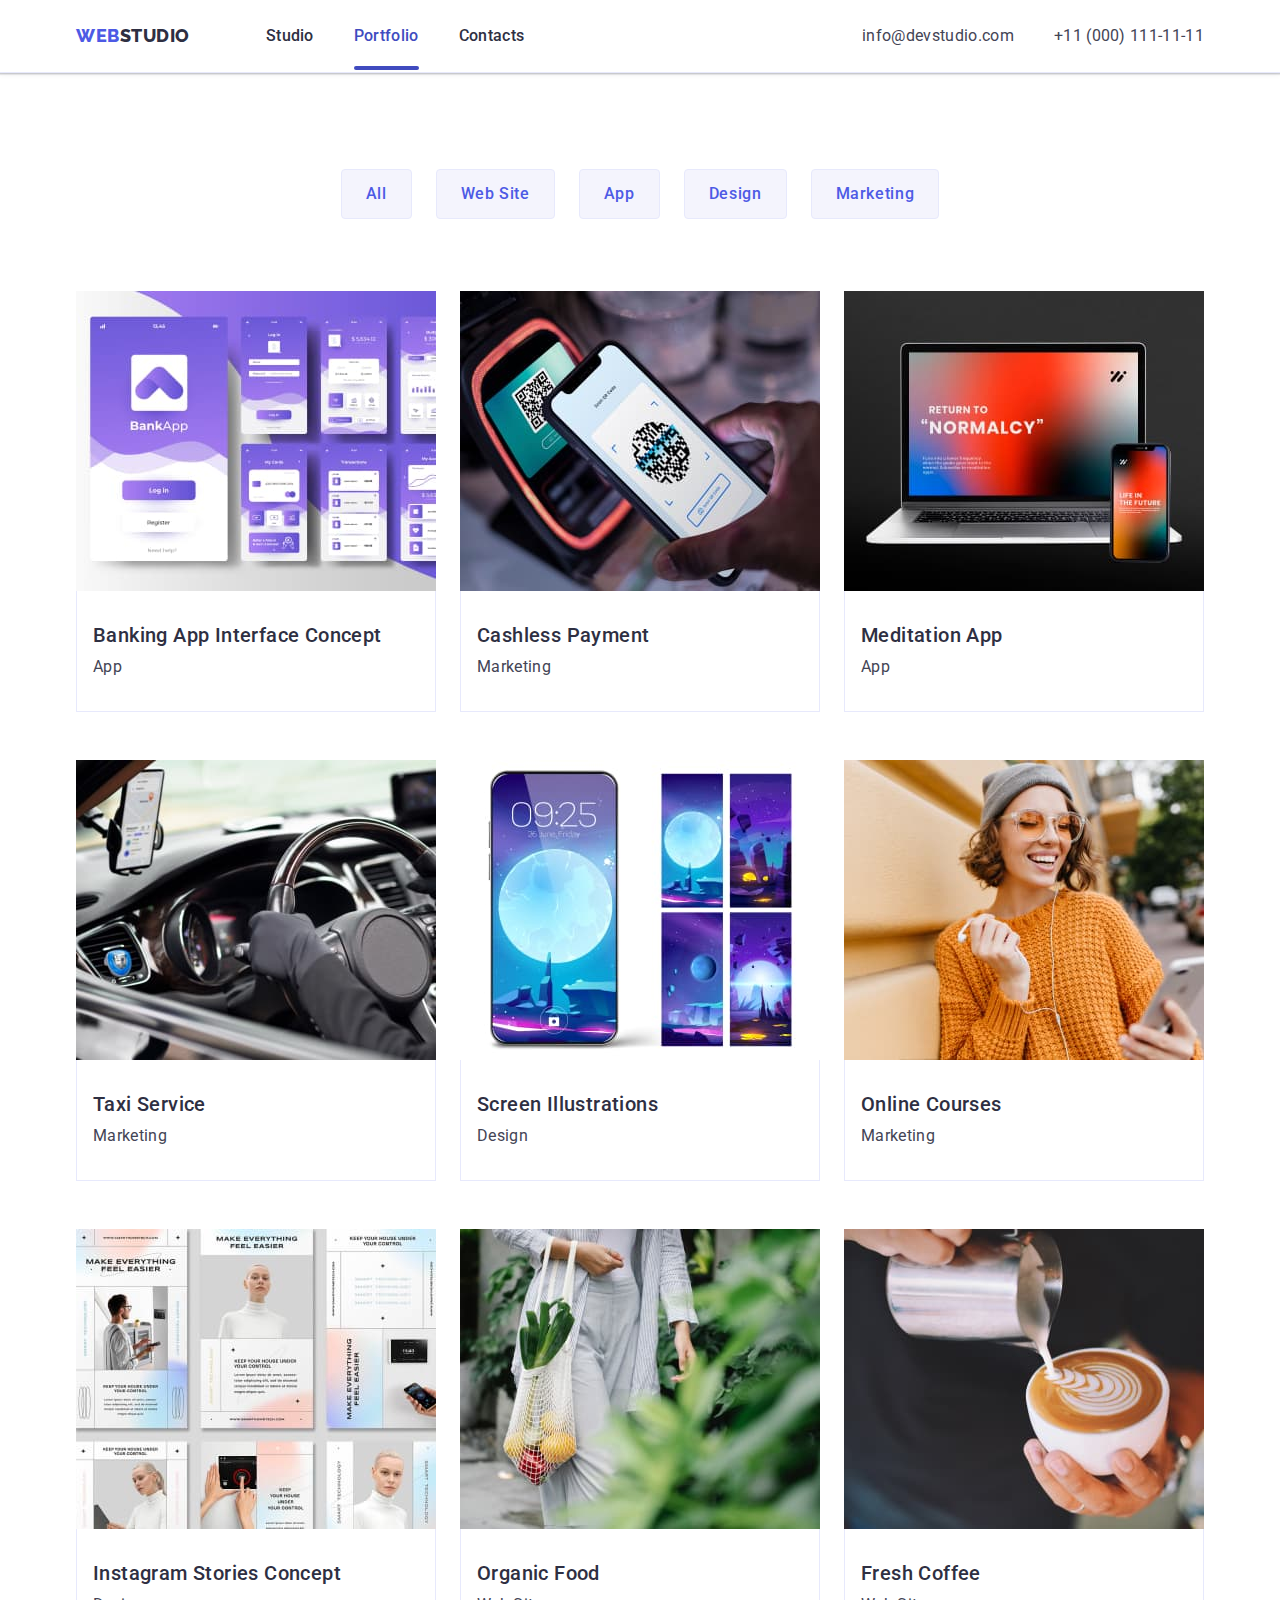
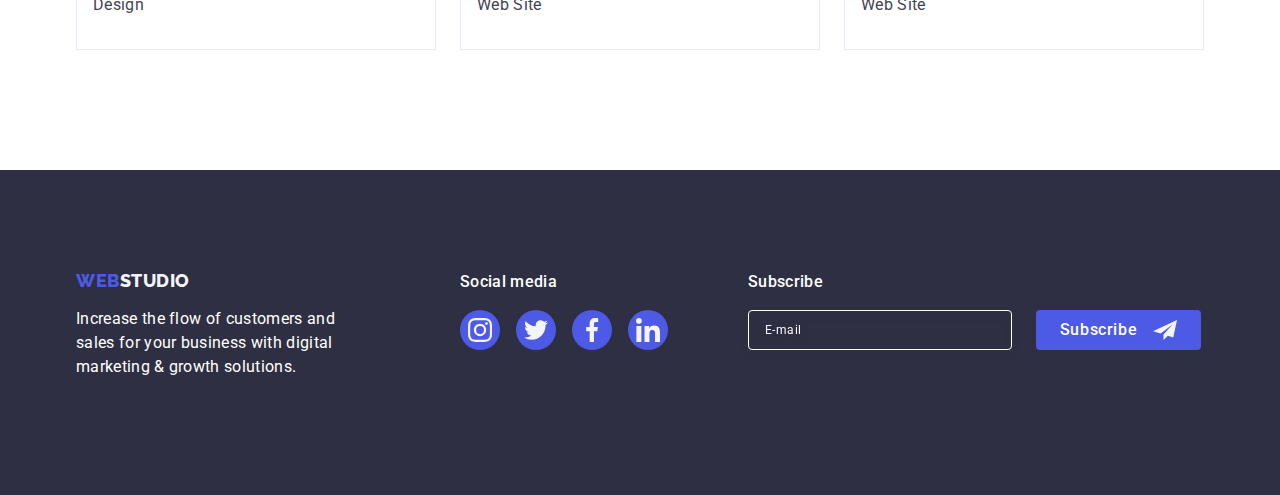
==== portfolio.html @ d9513c3f "Initial commit" ====
<!DOCTYPE html>
<html lang="en">
  <head>
    <meta charset="UTF-8" />
    <meta http-equiv="X-UA-Compatible" content="IE=edge" />
    <meta name="viewport" content="width=device-width, initial-scale=1.0" />
    <meta name="description" content="Webstudio portfolio" />
    <link rel="preconnect" href="https://fonts.googleapis.com" />
    <link rel="preconnect" href="https://fonts.gstatic.com" crossorigin />
    <link
      href="https://fonts.googleapis.com/css2?family=Raleway:wght@800&amp;family=Roboto:wght@400;500;700&amp;display=swap"
      rel="stylesheet"
    />
    <link rel="stylesheet" href="./css/modern-normalize.min.css" />
    <link rel="stylesheet" href="./css/styles.css" />
    <title>WebStudio portfolio</title>
  </head>
  <body>
    <header class="menu">
      <div class="menu-nav container">
        <nav class="menu-nav-list">
          <a href="./index.html" class="logo link"
            >Web<span class="accent">Studio</span></a
          >
          <ul class="nav-list list">
            <li>
              <a class="nav-menu-item link" href="./index.html">Studio</a>
            </li>
            <li>
              <a class="nav-menu-item current link" href="./portfolio.html"
                >Portfolio</a
              >
            </li>
            <li>
              <a class="nav-menu-item link" href="">Contacts</a>
            </li>
          </ul>
        </nav>
        <address class="contacts">
          <ul class="address-list list">
            <li>
              <a class="list-contacts link" href="mailto:info@devstudio.com"
                >info@devstudio.com</a
              >
            </li>
            <li>
              <a class="list-contacts link" href="tel:+110001111111"
                >+11 (000) 111-11-11</a
              >
            </li>
          </ul>
        </address>
      </div>
    </header>
    <main>
      <section class="portfolio-section">
        <div class="container">
          <h1 class="visually-hidden">Product section</h1>
          <ul class="filter-button-list list">
            <li><button class="filter-button" type="button">All</button></li>
            <li>
              <button class="filter-button" type="button">Web Site</button>
            </li>
            <li><button class="filter-button" type="button">App</button></li>
            <li><button class="filter-button" type="button">Design</button></li>
            <li>
              <button class="filter-button" type="button">Marketing</button>
            </li>
          </ul>
          <ul class="product-item-list list">
            <li class="product-item">
              <a class="product-link link" href="#">
                <div class="overlay-card">
                  <img
                    src="./images/portfolio/bankingapp.jpg"
                    alt="Banking App"
                    width="360"
                  />

                  <p class="overlay">
                    14 Stylish and User-Friendly App Design Concepts · Task
                    Manager App · Calorie Tracker App · Exotic Fruit Ecommerce
                    App · Cloud Storage App
                  </p>
                </div>
                <div class="product-card">
                  <h2 class="product-title">Banking App Interface Concept</h2>
                  <p class="product-text">App</p>
                </div>
              </a>
            </li>
            <li class="product-item">
              <a class="product-link link" href="#">
                <div class="overlay-card">
                  <img
                    src="./images/portfolio/cashlesspayment.jpg"
                    alt="Cashless Payment"
                    width="360"
                  />

                  <p class="overlay">
                    14 Stylish and User-Friendly App Design Concepts · Task
                    Manager App · Calorie Tracker App · Exotic Fruit Ecommerce
                    App · Cloud Storage App
                  </p>
                </div>
                <div class="product-card">
                  <h2 class="product-title">Cashless Payment</h2>
                  <p class="product-text">Marketing</p>
                </div>
              </a>
            </li>
            <li class="product-item">
              <a class="product-link link" href="#">
                <div class="overlay-card">
                  <img
                    src="./images/portfolio/mediationapp.jpg"
                    alt="Mediation App"
                    width="360"
                  />

                  <p class="overlay">
                    14 Stylish and User-Friendly App Design Concepts · Task
                    Manager App · Calorie Tracker App · Exotic Fruit Ecommerce
                    App · Cloud Storage App
                  </p>
                </div>
                <div class="product-card">
                  <h2 class="product-title">Meditation App</h2>
                  <p class="product-text">App</p>
                </div>
              </a>
            </li>
            <li class="product-item">
              <a class="product-link link" href="#">
                <div class="overlay-card">
                  <img
                    src="./images/portfolio/taxiservice.jpg"
                    alt="Taxi Service"
                    width="360"
                  />

                  <p class="overlay">
                    14 Stylish and User-Friendly App Design Concepts · Task
                    Manager App · Calorie Tracker App · Exotic Fruit Ecommerce
                    App · Cloud Storage App
                  </p>
                </div>
                <div class="product-card">
                  <h2 class="product-title">Taxi Service</h2>
                  <p class="product-text">Marketing</p>
                </div>
              </a>
            </li>
            <li class="product-item">
              <a class="product-link link" href="#">
                <div class="overlay-card">
                  <img
                    src="./images/portfolio/screenillustrations.jpg"
                    alt="Screen Illustrations"
                    width="360"
                  />

                  <p class="overlay">
                    14 Stylish and User-Friendly App Design Concepts · Task
                    Manager App · Calorie Tracker App · Exotic Fruit Ecommerce
                    App · Cloud Storage App
                  </p>
                </div>
                <div class="product-card">
                  <h2 class="product-title">Screen Illustrations</h2>
                  <p class="product-text">Design</p>
                </div>
              </a>
            </li>
            <li class="product-item">
              <a class="product-link link" href="#">
                <div class="overlay-card">
                  <img
                    src="./images/portfolio/onlinecourses.jpg"
                    alt="Online Courses"
                    width="360"
                  />

                  <p class="overlay">
                    14 Stylish and User-Friendly App Design Concepts · Task
                    Manager App · Calorie Tracker App · Exotic Fruit Ecommerce
                    App · Cloud Storage App
                  </p>
                </div>
                <div class="product-card">
                  <h2 class="product-title">Online Courses</h2>
                  <p class="product-text">Marketing</p>
                </div>
              </a>
            </li>
            <li class="product-item">
              <a class="product-link link" href="#">
                <div class="overlay-card">
                  <img
                    src="./images/portfolio/instagramstories.jpg"
                    alt="Instagram Stories"
                    width="360"
                  />

                  <p class="overlay">
                    14 Stylish and User-Friendly App Design Concepts · Task
                    Manager App · Calorie Tracker App · Exotic Fruit Ecommerce
                    App · Cloud Storage App
                  </p>
                </div>
                <div class="product-card">
                  <h2 class="product-title">Instagram Stories Concept</h2>
                  <p class="product-text">Design</p>
                </div>
              </a>
            </li>
            <li class="product-item">
              <a class="product-link link" href="#">
                <div class="overlay-card">
                  <img
                    src="./images/portfolio/organicfood.jpg"
                    alt="Organic Food"
                    width="360"
                  />

                  <p class="overlay">
                    14 Stylish and User-Friendly App Design Concepts · Task
                    Manager App · Calorie Tracker App · Exotic Fruit Ecommerce
                    App · Cloud Storage App
                  </p>
                </div>
                <div class="product-card">
                  <h2 class="product-title">Organic Food</h2>
                  <p class="product-text">Web Site</p>
                </div>
              </a>
            </li>
            <li class="product-item">
              <a class="product-link link" href="#">
                <div class="overlay-card">
                  <img
                    src="./images/portfolio/freshcoffee.jpg"
                    alt="Fresh Coffee"
                    width="360"
                  />

                  <p class="overlay">
                    14 Stylish and User-Friendly App Design Concepts · Task
                    Manager App · Calorie Tracker App · Exotic Fruit Ecommerce
                    App · Cloud Storage App
                  </p>
                </div>
                <div class="product-card">
                  <h2 class="product-title">Fresh Coffee</h2>
                  <p class="product-text">Web Site</p>
                </div>
              </a>
            </li>
          </ul>
        </div>
      </section>
    </main>
    <footer class="footer-section">
      <div class="footer-tab container">
        <div class="footer-tab-content">
          <a href="./index.html" class="footer-logo link"
            >Web<span class="accent-footer">Studio</span></a
          >
          <p class="footer-text">
            Increase the flow of customers and sales for your business with
            digital marketing & growth solutions.
          </p>
        </div>
        <div class="footer-tab-social">
          <p class="social-text">Social media</p>
          <ul class="footer-icons-list list">
            <li class="social-icons-item">
              <a href="" class="social-footer-link link">
                <svg class="social-icon" width="24" height="24">
                  <use href="./images/icons.svg#instagram"></use>
                </svg>
              </a>
            </li>
            <li class="social-icons-item">
              <a href="" class="social-footer-link link">
                <svg class="social-icon" width="24" height="24">
                  <use href="./images/icons.svg#twitter"></use>
                </svg>
              </a>
            </li>
            <li class="social-icons-item">
              <a href="" class="social-footer-link link">
                <svg class="social-icon" width="24" height="24">
                  <use href="./images/icons.svg#facebook"></use>
                </svg>
              </a>
            </li>
            <li class="social-icons-item">
              <a href="" class="social-footer-link link">
                <svg class="social-icon" width="24" height="24">
                  <use href="./images/icons.svg#linkedin"></use>
                </svg>
              </a>
            </li>
          </ul>
        </div>
        <div class="footer-subscribe">
          <p class="footer-subscribe-text">Subscribe</p>
          <form class="footer-subscribe-form">
            <label class="subscribe-email-label">
              <input
                class="subscribe-email-input"
                type="email"
                name="subscribe-email"
                placeholder="E-mail"
              />
            </label>
            <button class="button-subscribe" type="submit">
              Subscribe
              <svg class="icon-subscribe" width="24" height="24">
                <use href="./images/icons.svg#send"></use>
              </svg>
            </button>
          </form>
        </div>
      </div>
    </footer>
  </body>
</html>
---- css/styles.css ----
:root {
  /*color-scheme*/

  --iris-color: #4d5ae5;
  --ocean-color: #404bbf;
  --navi-blue-color: #2e2f42;
  --green-color: #31d0aa;
  --slate-color: #434455;
  --light-slate-color: #8e8f99;
  --cornflower-color: #e7e9fc;
  --cloud-color: #f4f4fd;
  --navi-blue-modal-color: rgba(46, 47, 66, 0.4);
  --gray-color: rgba(46, 47, 66, 0.7);
  --white-color: #ffffff;
  --dairy-color: #fcfcfc;
  --transition: 250ms cubic-bezier(0.4, 0, 0.2, 1);
}
/*Global*/

body {
  position: relative;
  background-color: var(--white-color);
  font-family: "Roboto", sans-serif;
  font-style: normal;
  color: var(--slate-color);
  font-size: 16px;
  line-height: 1.5;
  text-align: left;
  letter-spacing: 0.02em;
}
img {
  display: block;
}
.container {
  width: 1158px;
  margin: 0 auto;
  padding: 0 15px;
}
.visually-hidden {
  position: absolute;
  width: 1px;
  height: 1px;
  margin: -1px;
  border: 0;
  padding: 0;
  white-space: nowrap;
  clip-path: inset(100%);
  clip: rect(0 0 0 0);
  overflow: hidden;
}
.list {
  list-style-type: none;
  margin: 0;
  padding: 0;
}
h1,
h2,
h3,
h4,
h5,
h6 {
  padding: 0;
  margin: 0;
}
p {
  padding: 0;
  margin: 0;
}

/*Header*/

.menu {
  border-bottom: 1px solid var(--cornflower-color);
  box-shadow: 0px 2px 1px rgba(46, 47, 66, 0.08),
    0px 1px 1px rgba(46, 47, 66, 0.16), 0px 1px 6px rgba(46, 47, 66, 0.08);
}
.menu-nav {
  display: flex;
}
.menu-nav-list {
  display: flex;
  align-items: center;
  padding: 24px 0;
}
.logo {
  font-family: "Raleway", sans-serif;
  text-transform: uppercase;
  font-size: 18px;
  line-height: 1.17;
  font-weight: 800;
  letter-spacing: 0.03em;
  color: var(--iris-color);
  margin-right: 76px;
}
.link {
  text-decoration: none;
  cursor: pointer;
}
.accent {
  color: var(--navi-blue-color);
}
.nav-list {
  display: flex;
  gap: 40px;
}
.nav-menu-item {
  font-weight: 500;
  font-size: 16px;
  line-height: 1.5;
  letter-spacing: 0.02em;
  color: var(--navi-blue-color);
  padding: 24px 0;
  position: relative;
  transition: color var(--transition);
}

.current {
  color: var(--ocean-color);
  position: relative;
}
.current::after {
  position: absolute;
  content: "";
  display: block;
  left: 0;
  bottom: 0;
  width: 100%;
  height: 4px;
  border-radius: 2px;
  background-color: var(--ocean-color);
  bottom: -1px;
}
.nav-menu-item:hover,
.nav-menu-item:focus {
  color: var(--ocean-color);
}

address {
  font-style: normal;
  padding: 24px 0;
  margin-left: auto;
}
.address-list {
  display: flex;
  gap: 40px;
}
.list-contacts {
  font-size: 16px;
  line-height: 1.5;
  letter-spacing: 0.02em;
  color: var(--slate-color);
  transition: color var(--transition);
}
.list-contacts.link {
  text-decoration: none;
}
.list-contacts:hover,
.list-contacts:focus {
  color: var(--ocean-color);
}

/*Footer*/

.footer-section {
  background-color: var(--navi-blue-color);
  padding: 100px 0;
}
.footer-tab {
  display: flex;
  align-items: baseline;
}
.footer-tab-content {
  margin: 0;
  margin-right: 120px;
}
.footer-logo {
  font-family: "Raleway", sans-serif;
  font-weight: 800;
  font-size: 18px;
  line-height: 1.17;
  letter-spacing: 0.03em;
  text-transform: uppercase;
  color: var(--iris-color);
  display: inline-block;
  margin-bottom: 16px;
}
.accent-footer {
  color: var(--cloud-color);
}
.footer-tab-social {
  margin: 0;
  margin-right: 80px;
}
.footer-text {
  font-weight: 400;
  font-size: 16px;
  line-height: 1.5;
  color: var(--white-color);
  letter-spacing: 0.02em;
  max-width: 264px;
  margin-bottom: 16px;
}
.social-text {
  font-weight: 500;
  font-size: 16px;
  line-height: 1.5;
  letter-spacing: 0.02em;
  color: var(--white-color);
  margin-bottom: 16px;
}
.footer-icons-list {
  display: flex;
  gap: 16px;
}
.social-footer-link {
  width: 100%;
  height: 100%;
  background-color: var(--iris-color);
  border-radius: 50%;
  display: flex;
  align-items: center;
  justify-content: center;
  transition: background-color var(--transition);
}
.social-footer-link:hover,
.social-footer-link:focus {
  background-color: var(--green-color);
}

.footer-subscribe-text {
  font-style: normal;
  color: var(--white-color);
  font-weight: 500;
  font-size: 16px;
  line-height: 1.5;
  letter-spacing: 0.02em;
  margin-bottom: 16px;
}

.footer-subscribe-form {
  display: flex;
  gap: 24px;
}

.subscribe-email-input {
  width: 264px;
  height: 40px;
  border: 1px solid var(--white-color);
  background-color: transparent;
  font-size: 12px;
  line-height: 1.5;
  letter-spacing: 0.04em;
  padding-left: 16px;
  filter: drop-shadow(0px 4px 4px rgba(0, 0, 0, 0.15));
  border-radius: 4px;
  color: var(--white-color);
}

.subscribe-email-input::placeholder {
  color: var(--cloud-color);
}

.button-subscribe {
  min-width: 165px;
  height: 40px;
  display: flex;
  justify-content: center;
  align-items: center;
  font-family: "Roboto", sans-serif;
  font-weight: 500;
  font-size: 16px;
  line-height: 1.5;
  display: flex;
  align-items: center;
  text-align: center;
  letter-spacing: 0.04em;
  color: var(--white-color);
  cursor: pointer;
  background-color: var(--iris-color);
  border: none;
  border-radius: 4px;
  transition: background-color 250ms cubic-bezier(0.4, 0, 0.2, 1);
}

.button-subscribe:hover,
.button-subscribe:focus {
  background: var(--ocean-color);
}

.icon-subscribe {
  margin-left: 16px;
  fill: var(--cloud-color);
}
/*Modal*/
@keyframes openingModal {
  0% {
    transform: scale(0);
  }

  100% {
    transform: scale(1);
  }
}
.modal {
  display: flex;
  position: fixed;
  align-items: center;
  justify-content: center;
  top: 0;
  left: 0;
  width: 100vw;
  height: 100vh;
  background-color: var(--navi-blue-modal-color);
  margin: 0;
  bottom: 0;
  animation: openingModal 3000ms ease-in-out 200ms;
  animation-direction: normal;
  transition: opacity var(--transition), visibility var(--transition);
}

.modal-form {
  display: flexbox;
  align-items: start;
  justify-content: start;
  position: absolute;
  background-color: var(--cornflower-color);
  background: var(--dairy-color);
  width: 408px;
  min-height: 584px;
  margin: 0;
  padding: 0;
  padding: 72px 24px 24px 24px;
  border-radius: 4px;
  position: absolute;
  top: 50%;
  left: 50%;
  transform: translate(-50%, -50%);
  color: var(--navi-blue-color);
  box-shadow: 0px 1px 1px rgba(0, 0, 0, 0.14), 0px 1px 3px rgba(0, 0, 0, 0.12),
    0px 2px 1px rgba(0, 0, 0, 0.2);
  transition: transform var(--transition);
}
.is-hidden {
  visibility: hidden;
  opacity: 0;
  pointer-events: none;
}
.close-button {
  display: flex;
  align-items: center;
  justify-content: center;
  position: absolute;
  top: 24px;
  right: 24px;
  width: 24px;
  height: 24px;
  background-color: var(--cornflower-color);
  border: 1px solid rgba(0, 0, 0, 0.1);
  border-radius: 50%;
  padding: 0;
  cursor: pointer;
  transition: background-color var(--transition), border var(--transition);
}
.close-icon {
  transition: fill var(--transition);
}
.close-button:hover,
.close-button:focus {
  background-color: var(--ocean-color);
  border: none;
  fill: var(--white-color);
}
.form-text {
  margin-bottom: 16px;
  font-weight: 500;
  font-size: 16px;
  line-height: 1.5;
  text-align: center;
  letter-spacing: 0.02em;
}
.fields {
  margin-bottom: 8px;
}
.field-lable {
  font-weight: 400;
  font-size: 12px;
  line-height: 1.17;
  letter-spacing: 0.04em;
  color: var(--light-slate-color);
  display: block;
  margin-bottom: 4px;
}

.field-input {
  position: relative;
}

.username {
  width: 100%;
  height: 40px;
  border: 1px solid var(--navi-blue-modal-color);
  border-radius: 4px;
  background-color: transparent;
  padding-left: 38px;
  outline: transparent;
  transition: border-color var(--transition);
}

.username:focus {
  border-color: var(--iris-color);
}

.icon-lable {
  position: absolute;
  left: 16px;
  top: 50%;
  transform: translateY(-50%);
  transition: fill var(--transition);
  fill: var(--navi-blue-color);
}

.username:focus + .icon-lable {
  fill: var(--iris-color);
}

.comments {
  margin-bottom: 16px;
}

.comment {
  width: 100%;
  height: 120px;
  font-size: 12px;
  line-height: 1.17;
  letter-spacing: 0.04em;
  color: var(--navi-blue-modal-color);
  border: 1px solid var(--navi-blue-modal-color);
  border-radius: 4px;
  background-color: transparent;
  padding: 8px 16px;
  outline: transparent;
  resize: none;
  transition: border-color var(--transition);
}

.comment:focus {
  border-color: var(--iris-color);
}

.privacy {
  margin-bottom: 24px;
}

.privacy-lable {
  font-size: 12px;
  line-height: 1.17;
  letter-spacing: 0.04em;
  color: var(--light-slate-color);
}

.checkbox {
  width: 16px;
  height: 16px;
  border: 1px solid var(--navi-blue-modal-color);
  border-radius: 2px;
  transition: background-color var(--transition), border var(--transition),
    fill var(--transition);
  display: inline-flex;
  align-items: center;
  justify-content: center;
  fill: transparent;
  margin-right: 8px;
}

.policy:checked + .privacy-lable .checkbox {
  border: none;
  background-color: var(--ocean-color);
  fill: var(--cloud-color);
}

.privacy-link {
  font-style: normal;
  font-weight: 400;
  font-size: 12px;
  line-height: 1.33;
  letter-spacing: 0.04em;
  text-decoration-line: underline;
  color: var(--iris-color);
}

.button-send {
  min-width: 169px;
  height: 56px;
  display: block;
  font-family: "Roboto", sans-serif;
  font-weight: 500;
  font-size: 16px;
  line-height: 1.5;
  letter-spacing: 0.04em;
  color: var(--white-color);
  cursor: pointer;
  background: var(--iris-color);
  border: none;
  border-radius: 4px;
  transition: background-color var(--transition);
  margin: 0 auto;
}

.button-send:hover,
.button-send:focus {
  background: var(--ocean-color);
}
/*index.html*/
/*Перша секція*/

.hero-section {
  background-image: linear-gradient(
      to bottom,
      rgba(46, 47, 66, 0.7),
      rgba(46, 47, 66, 0.7)
    ),
    url(../images/main/hero-bg.jpg);
  background-repeat: no-repeat;
  background-position: center;
  background-size: cover;
  margin: 0 auto;
  padding: 188px 0;
  max-width: 1440px;
}
.title {
  color: var(--white-color);
  text-align: center;
  font-weight: 700;
  font-size: 56px;
  line-height: 1.07;
  letter-spacing: 0.02em;
  max-width: 496px;
  margin: 0 auto;
  margin-bottom: 48px;
}
.order-service-button {
  cursor: pointer;
  color: var(--white-color);
  background-color: var(--iris-color);
  border: none;
  border-radius: 4px;
  font-family: "Roboto", sans-serif;
  font-weight: 500;
  font-size: 16px;
  line-height: 1.5;
  letter-spacing: 0.04em;
  display: block;
  min-width: 169px;
  height: 56px;
  margin: 0 auto;
  transition: background-color var(--transition);
}
.order-service-button:hover,
.order-service-button:focus {
  background-color: var(--ocean-color);
  box-shadow: 0px 4px 4px rgba(0, 0, 0, 0.15);
}

/*Друга секція*/

.strategy-section {
  padding: 120px 0;
}
.stratgy-section-list {
  display: flex;
  gap: 24px;
}
.stratgy-section-item {
  width: calc((100% - 72px) / 4);
}
.strategy-section-title {
  color: var(--navi-blue-color);
  font-weight: 500;
  font-size: 20px;
  line-height: 1.2;
  letter-spacing: 0.02em;
  margin-bottom: 8px;
}
.strategy-section-text {
  font-size: 16px;
  line-height: 1.5;
  letter-spacing: 0.02em;
  color: var(--slate-color);
}
.benefits {
  display: flex;
  align-items: center;
  justify-content: center;
  height: 112px;
  background-color: #f4f4fd;
  border-radius: 4px;
  padding: 0;
  margin: 0;
  margin-bottom: 8px;
}

/*Третя секція*/

.product-section {
  padding-bottom: 120px;
  text-align: center;
}
.product-section-title {
  font-size: 36px;
  line-height: 1.11;
  text-align: center;
  letter-spacing: 0.02em;
  text-transform: capitalize;
  color: var(--navi-blue-color);
  margin-bottom: 72px;
}
.product-section-list {
  display: flex;
  gap: 24px;
  padding: 0;
  margin: 0;
}
.product-section-item {
  width: calc((100% - 48px) / 3);
}
.product-section > img {
  border: 1px solid var(--cornflower-color);
}

/*Четверта секція*/

.team-section {
  background-color: var(--cloud-color);
  text-align: center;
  padding: 120px 0;
}
.team-section-title {
  font-size: 36px;
  line-height: 1.11;
  text-align: center;
  letter-spacing: 0.02em;
  text-transform: capitalize;
  color: var(--navi-blue-color);
  margin: 0;
  margin-bottom: 72px;
}
.team-section-list {
  display: flex;
  gap: 24px;
  padding: 0;
  margin: 0;
}
.team-cards-item {
  background-color: var(--white-color);
  width: calc((100% - 72px) / 4);
  border-radius: 0px 0px 4px 4px;
  box-shadow: 0px 1px 6px rgba(46, 47, 66, 0.08),
    0px 1px 1px rgba(46, 47, 66, 0.16), 0px 2px 1px rgba(46, 47, 66, 0.08);
}
.team-cards {
  padding: 32px 0px;
}
.team-cards-title {
  font-weight: 500;
  font-size: 20px;
  line-height: 1.2;
  letter-spacing: 0.02em;
  color: var(--navi-blue-color);
  text-align: center;
  margin-bottom: 8px;
}
.team-cards-text {
  font-size: 16px;
  line-height: 1.5;
  letter-spacing: 0.02em;
  color: var(--slate-color);
  text-align: center;
  padding: 0;
  margin: 0;
  margin-bottom: 8px;
}

.social-icons-list {
  display: flex;
  margin: 0;
  padding: 0;
  display: flex;
  justify-content: center;
  gap: 24px;
}

.social-icons-item {
  height: 40px;
  width: 40px;
}
.social-link {
  width: 100%;
  height: 100%;
  background-color: var(--iris-color);
  border-radius: 50%;
  display: flex;
  align-items: center;
  justify-content: center;
  transition: background-color var(--transition);
}
.social-icon {
  fill: var(--cloud-color);
}
.social-link:hover,
.social-link:focus {
  background-color: var(--ocean-color);
}
/*Customers section*/
.customers-section {
  padding: 0;
  padding-top: 120px;
  padding-bottom: 120px;
  margin: 0;
  text-align: center;
}
.customers-title {
  font-weight: 700;
  font-size: 36px;
  line-height: 1.11;
  text-align: center;
  letter-spacing: 0.02em;
  color: var(--navi-blue-color);
  margin-bottom: 72px;
}
.customers-list {
  display: flex;
  align-items: center;
  justify-content: space-between;
  gap: 24px;
}
.customers-item {
  width: calc((100% - 120px) / 6);
  display: inline-flex;
  align-items: center;
  justify-content: center;
  padding: 0;
  margin: 0;
  height: 88px;
}
.customers-link {
  display: flex;
  align-items: center;
  justify-content: center;
  color: var(--light-slate-color);
  width: 100%;
  height: 100%;
  padding: 0px;
  margin: 0px;
  padding-top: 12px;
  padding-bottom: 12px;
  padding-left: 32px;
  padding-right: 32px;
  border: 1px solid var(--light-slate-color);
  border-radius: 4px;
  transition: border-color var(--transition), color var(--transition);
}
.customers-icon {
  fill: currentColor;
  transition: fill, var(--transition);
}
.customers-link:hover,
.customers-link:focus {
  border-color: var(--ocean-color);
  color: var(--ocean-color);
}
.customers-link:hover .customers-icon {
  fill: var(--ocean-color);
}
/*Portfolio.html*/

.portfolio-section {
  padding-top: 96px;
  padding-bottom: 120px;
}
.filter-button-list {
  display: flex;
  justify-content: center;
  gap: 24px;
  margin-bottom: 72px;
}
.filter-button {
  font-family: "Roboto", sans-serif;
  font-weight: 500;
  font-size: 16px;
  line-height: 1.5;
  letter-spacing: 0.04em;
  color: var(--iris-color);
  background-color: var(--cloud-color);
  cursor: pointer;
  padding: 12px 24px;
  border-radius: 4px;
  border: 1px solid var(--cornflower-color);
  transition: color var(--transition), background-color var(--transition),
    border-color var(--transition), box-shadow var(--transition);
}
.filter-button:hover,
.filter-button:focus {
  color: var(--white-color);
  background-color: var(--ocean-color);
  border: 1px solid transparent;
  box-shadow: 0px 3px 1px rgba(0, 0, 0, 0.1), 0px 2px 1px rgba(0, 0, 0, 0.08),
    0px 2px 2px rgba(0, 0, 0, 0.12);
}
.product-item-list {
  display: flex;
  flex-wrap: wrap;
  column-gap: 24px;
  row-gap: 48px;
}
.product-link {
  display: block;
  transition: box-shadow var(--transition);
}
.product-item {
  width: calc((100% - 48px) / 3);
}

.product-card {
  padding: 32px 16px;
  border: 1px solid var(--cornflower-color);
  border-top: none;
}
.product-title {
  font-weight: 500;
  font-size: 20px;
  line-height: 1.2;
  letter-spacing: 0.02em;
  color: var(--navi-blue-color);
  margin-bottom: 8px;
}
.product-text {
  font-size: 16px;
  line-height: 1.5;
  letter-spacing: 0.02em;
  color: var(--slate-color);
}
.product-item .link:hover,
.product-item .link:focus {
  box-shadow: 0px 1px 6px rgba(46, 47, 66, 0.08),
    0px 1px 1px rgba(46, 47, 66, 0.16), 0px 2px 1px rgba(46, 47, 66, 0.08);
}

.overlay-card {
  position: relative;
  overflow: hidden;
}

.overlay {
  position: absolute;
  top: 0;
  left: 0;
  width: 100%;
  height: 100%;
  font-size: 16px;
  line-height: 1.5;
  letter-spacing: 0.02em;
  color: var(--cloud-color);
  padding: 40px 32px;
  background-color: var(--iris-color);
  transform: translateY(100%);
  transition: transform var(--transition);
}

.product-item .link:hover .overlay,
.product-item .link:focus .overlay {
  transform: translateY(0);
}
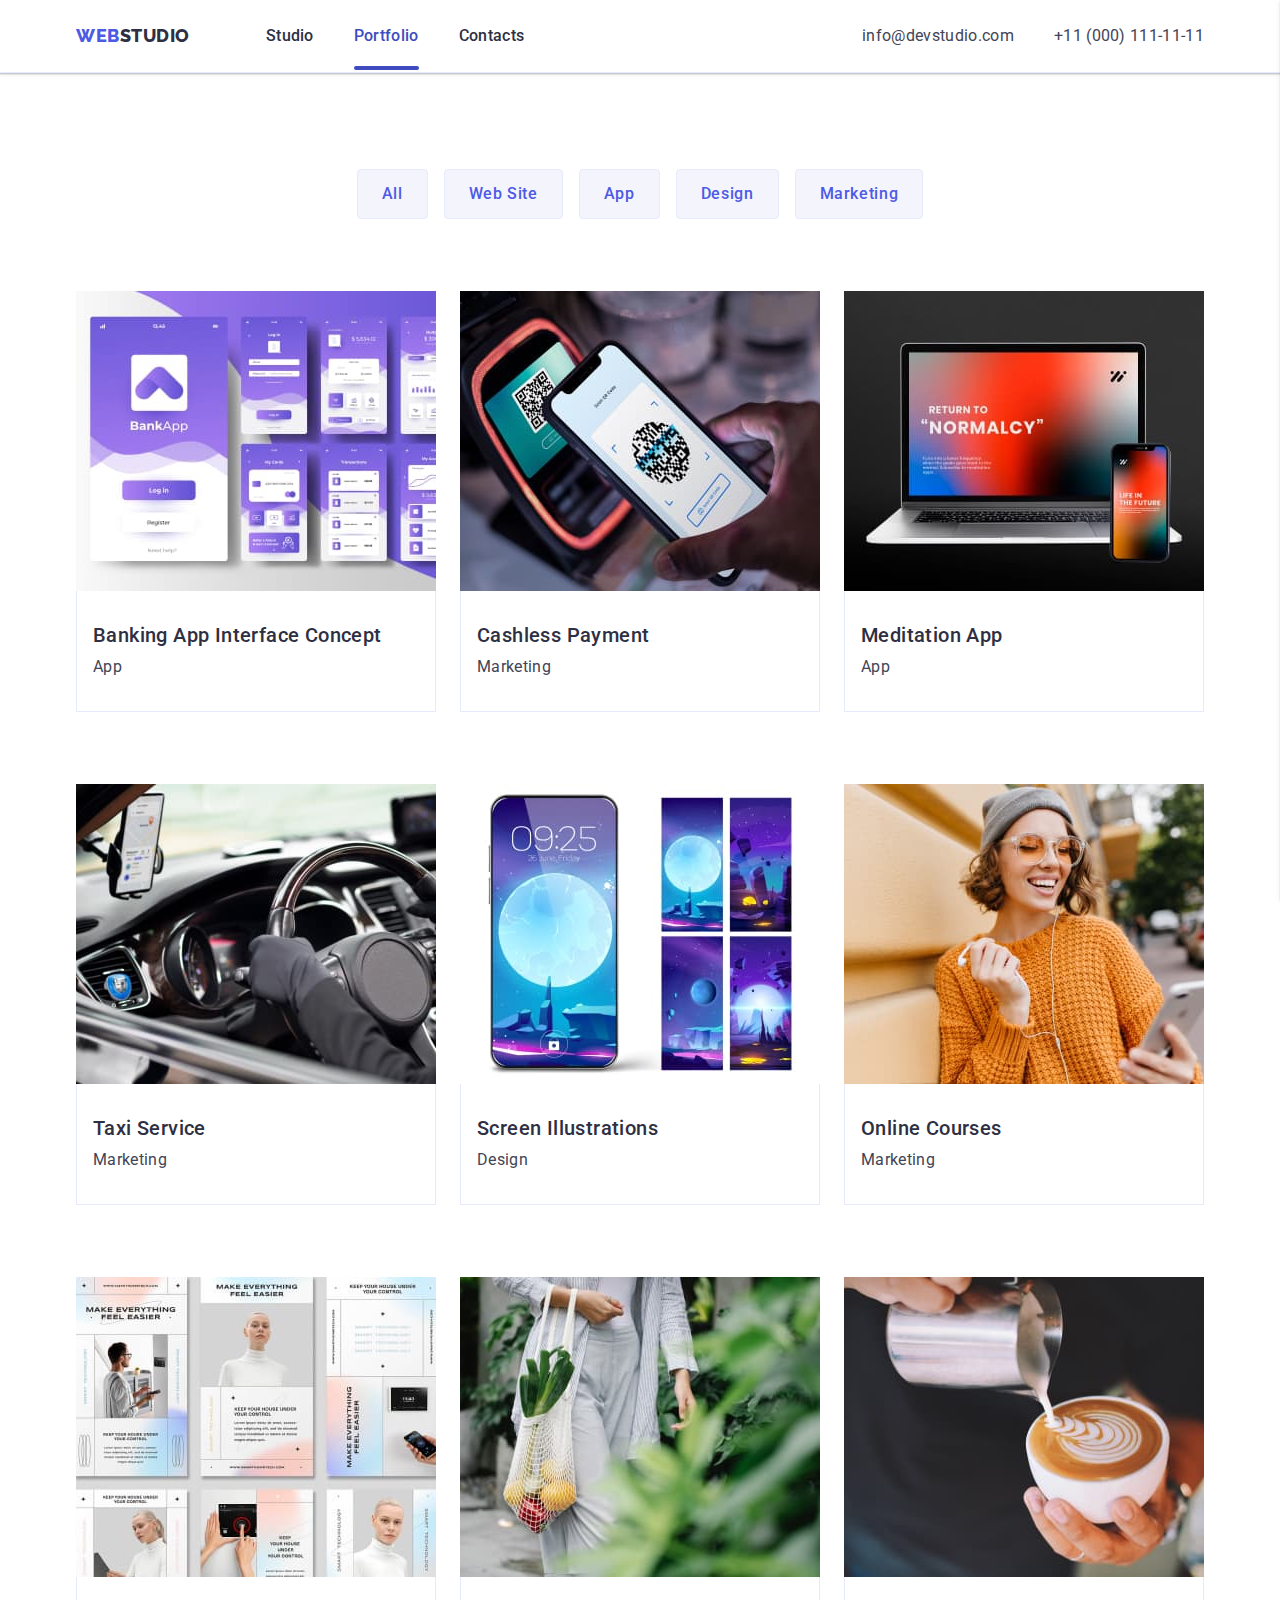
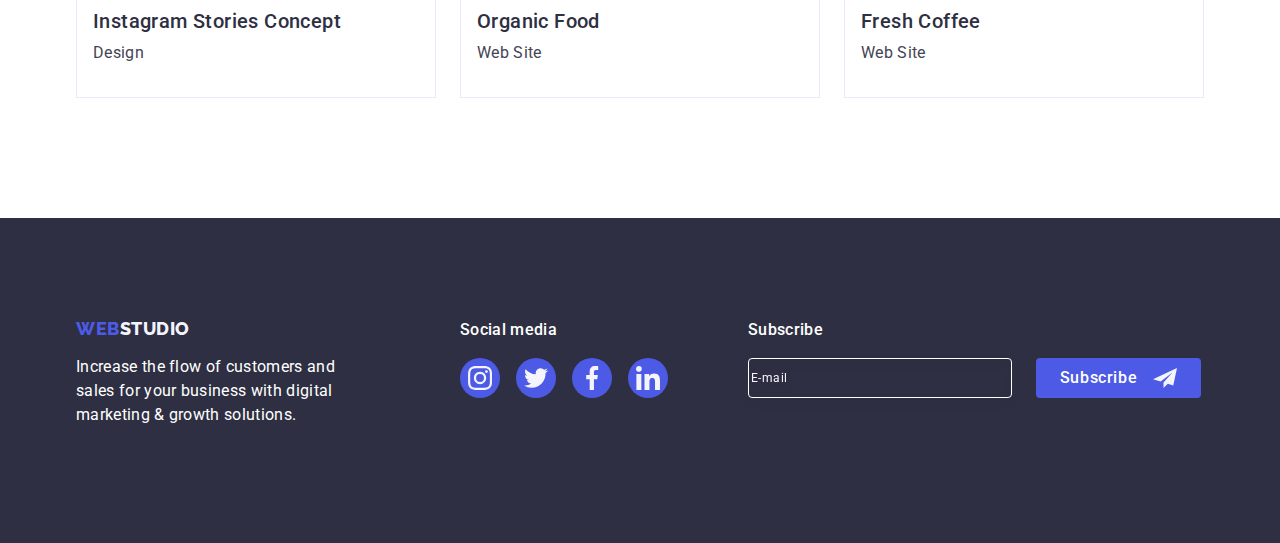
==== commit 108f308d: "adaptive 468, 768, 1158" ====
--- a/portfolio.html
+++ b/portfolio.html
@@ -22,6 +22,15 @@
           <a href="./index.html" class="logo link"
             >Web<span class="accent">Studio</span></a
           >
+          <button
+            class="menu-toggle js-open-menu"
+            aria-expanded="false"
+            aria-controls="mobile-menu"
+          >
+            <svg class="icon-mobile-menu" width="32" height="22">
+              <use href="./images/icons.svg#mobile-menu"></use>
+            </svg>
+          </button>
           <ul class="nav-list list">
             <li>
               <a class="nav-menu-item link" href="./index.html">Studio</a>
@@ -55,7 +64,7 @@
     <main>
       <section class="portfolio-section">
         <div class="container">
-          <h1 class="visually-hidden">Product section</h1>
+          <h1 class="title-h1 visually-hidden">Product section</h1>
           <ul class="filter-button-list list">
             <li><button class="filter-button" type="button">All</button></li>
             <li>
@@ -72,188 +81,255 @@
               <a class="product-link link" href="#">
                 <div class="overlay-card">
                   <img
-                    src="./images/portfolio/bankingapp.jpg"
+                    src="./images/portfolio/bankingapp-desk.jpg"
+                    srcset="
+                      ./images/portfolio/bankingapp-mob.jpg   360w,
+                      ./images/portfolio/bankingapp-tab.jpg   768w,
+                      ./images/portfolio/bankingapp-desk.jpg 1158w
+                    "
                     alt="Banking App"
-                    width="360"
-                  />
-
-                  <p class="overlay">
-                    14 Stylish and User-Friendly App Design Concepts · Task
-                    Manager App · Calorie Tracker App · Exotic Fruit Ecommerce
-                    App · Cloud Storage App
-                  </p>
-                </div>
-                <div class="product-card">
-                  <h2 class="product-title">Banking App Interface Concept</h2>
-                  <p class="product-text">App</p>
-                </div>
-              </a>
-            </li>
-            <li class="product-item">
-              <a class="product-link link" href="#">
-                <div class="overlay-card">
-                  <img
-                    src="./images/portfolio/cashlesspayment.jpg"
+                    sizes="(max-width: 767px) 360px,
+         (max-width: 1157px) 768px,
+         1158px"
+                  />
+
+                  <p class="overlay">
+                    14 Stylish and User-Friendly App Design Concepts · Task
+                    Manager App · Calorie Tracker App · Exotic Fruit Ecommerce
+                    App · Cloud Storage App
+                  </p>
+                </div>
+                <div class="product-card">
+                  <h2 class="product-title title-h3">
+                    Banking App Interface Concept
+                  </h2>
+                  <p class="product-text text">App</p>
+                </div>
+              </a>
+            </li>
+            <li class="product-item">
+              <a class="product-link link" href="#">
+                <div class="overlay-card">
+                  <img
+                    src="./images/portfolio/cashlesspayment-desk.jpg"
+                    srcset="
+                      ./images/portfolio/cashlesspayment-mob.jpg   360w,
+                      ./images/portfolio/cashlesspayment-tab.jpg   768w,
+                      ./images/portfolio/cashlesspayment-desk.jpg 1158w
+                    "
                     alt="Cashless Payment"
-                    width="360"
-                  />
-
-                  <p class="overlay">
-                    14 Stylish and User-Friendly App Design Concepts · Task
-                    Manager App · Calorie Tracker App · Exotic Fruit Ecommerce
-                    App · Cloud Storage App
-                  </p>
-                </div>
-                <div class="product-card">
-                  <h2 class="product-title">Cashless Payment</h2>
-                  <p class="product-text">Marketing</p>
-                </div>
-              </a>
-            </li>
-            <li class="product-item">
-              <a class="product-link link" href="#">
-                <div class="overlay-card">
-                  <img
-                    src="./images/portfolio/mediationapp.jpg"
+                    sizes="(max-width: 767px) 360px,
+         (max-width: 1157px) 768px,
+         1158px"
+                  />
+
+                  <p class="overlay">
+                    14 Stylish and User-Friendly App Design Concepts · Task
+                    Manager App · Calorie Tracker App · Exotic Fruit Ecommerce
+                    App · Cloud Storage App
+                  </p>
+                </div>
+                <div class="product-card">
+                  <h2 class="product-title title-h3">Cashless Payment</h2>
+                  <p class="product-text text">Marketing</p>
+                </div>
+              </a>
+            </li>
+            <li class="product-item">
+              <a class="product-link link" href="#">
+                <div class="overlay-card">
+                  <img
+                    src="./images/portfolio/mediationapp-desk.jpg"
+                    srcset="
+                      ./images/portfolio/mediationapp-mob.jpg   360w,
+                      ./images/portfolio/mediationapp-tab.jpg   768w,
+                      ./images/portfolio/mediationapp-desk.jpg 1158w
+                    "
                     alt="Mediation App"
-                    width="360"
-                  />
-
-                  <p class="overlay">
-                    14 Stylish and User-Friendly App Design Concepts · Task
-                    Manager App · Calorie Tracker App · Exotic Fruit Ecommerce
-                    App · Cloud Storage App
-                  </p>
-                </div>
-                <div class="product-card">
-                  <h2 class="product-title">Meditation App</h2>
-                  <p class="product-text">App</p>
-                </div>
-              </a>
-            </li>
-            <li class="product-item">
-              <a class="product-link link" href="#">
-                <div class="overlay-card">
-                  <img
-                    src="./images/portfolio/taxiservice.jpg"
+                    sizes="(max-width: 767px) 360px,
+         (max-width: 1157px) 768px,
+         1158px"
+                  />
+
+                  <p class="overlay">
+                    14 Stylish and User-Friendly App Design Concepts · Task
+                    Manager App · Calorie Tracker App · Exotic Fruit Ecommerce
+                    App · Cloud Storage App
+                  </p>
+                </div>
+                <div class="product-card">
+                  <h2 class="product-title title-h3">Meditation App</h2>
+                  <p class="product-text text">App</p>
+                </div>
+              </a>
+            </li>
+            <li class="product-item">
+              <a class="product-link link" href="#">
+                <div class="overlay-card">
+                  <img
+                    src="./images/portfolio/taxiservice-desk.jpg"
+                    srcset="
+                      ./images/portfolio/taxiservice-mob.jpg   360w,
+                      ./images/portfolio/taxiservice-tab.jpg   768w,
+                      ./images/portfolio/taxiservice-desk.jpg 1158w
+                    "
                     alt="Taxi Service"
-                    width="360"
-                  />
-
-                  <p class="overlay">
-                    14 Stylish and User-Friendly App Design Concepts · Task
-                    Manager App · Calorie Tracker App · Exotic Fruit Ecommerce
-                    App · Cloud Storage App
-                  </p>
-                </div>
-                <div class="product-card">
-                  <h2 class="product-title">Taxi Service</h2>
-                  <p class="product-text">Marketing</p>
-                </div>
-              </a>
-            </li>
-            <li class="product-item">
-              <a class="product-link link" href="#">
-                <div class="overlay-card">
-                  <img
-                    src="./images/portfolio/screenillustrations.jpg"
+                    sizes="(max-width: 767px) 360px,
+         (max-width: 1157px) 768px,
+         1158px"
+                  />
+
+                  <p class="overlay">
+                    14 Stylish and User-Friendly App Design Concepts · Task
+                    Manager App · Calorie Tracker App · Exotic Fruit Ecommerce
+                    App · Cloud Storage App
+                  </p>
+                </div>
+                <div class="product-card">
+                  <h2 class="product-title title-h3">Taxi Service</h2>
+                  <p class="product-text text">Marketing</p>
+                </div>
+              </a>
+            </li>
+            <li class="product-item">
+              <a class="product-link link" href="#">
+                <div class="overlay-card">
+                  <img
+                    src="./images/portfolio/screenillustrations-desk.jpg"
+                    srcset="
+                      ./images/portfolio/screenillustrations-mob.jpg   360w,
+                      ./images/portfolio/screenillustrations-tab.jpg   768w,
+                      ./images/portfolio/screenillustrations-desk.jpg 1158w
+                    "
                     alt="Screen Illustrations"
-                    width="360"
-                  />
-
-                  <p class="overlay">
-                    14 Stylish and User-Friendly App Design Concepts · Task
-                    Manager App · Calorie Tracker App · Exotic Fruit Ecommerce
-                    App · Cloud Storage App
-                  </p>
-                </div>
-                <div class="product-card">
-                  <h2 class="product-title">Screen Illustrations</h2>
-                  <p class="product-text">Design</p>
-                </div>
-              </a>
-            </li>
-            <li class="product-item">
-              <a class="product-link link" href="#">
-                <div class="overlay-card">
-                  <img
-                    src="./images/portfolio/onlinecourses.jpg"
+                    sizes="(max-width: 767px) 360px,
+         (max-width: 1157px) 768px,
+         1158px"
+                  />
+
+                  <p class="overlay">
+                    14 Stylish and User-Friendly App Design Concepts · Task
+                    Manager App · Calorie Tracker App · Exotic Fruit Ecommerce
+                    App · Cloud Storage App
+                  </p>
+                </div>
+                <div class="product-card">
+                  <h2 class="product-title title-h3">Screen Illustrations</h2>
+                  <p class="product-text text">Design</p>
+                </div>
+              </a>
+            </li>
+            <li class="product-item">
+              <a class="product-link link" href="#">
+                <div class="overlay-card">
+                  <img
+                    src="./images/portfolio/onlinecourses-desk.jpg"
+                    srcset="
+                      ./images/portfolio/onlinecourses-mob.jpg   360w,
+                      ./images/portfolio/onlinecourses-tab.jpg   768w,
+                      ./images/portfolio/onlinecourses-desk.jpg 1158w
+                    "
                     alt="Online Courses"
-                    width="360"
-                  />
-
-                  <p class="overlay">
-                    14 Stylish and User-Friendly App Design Concepts · Task
-                    Manager App · Calorie Tracker App · Exotic Fruit Ecommerce
-                    App · Cloud Storage App
-                  </p>
-                </div>
-                <div class="product-card">
-                  <h2 class="product-title">Online Courses</h2>
-                  <p class="product-text">Marketing</p>
-                </div>
-              </a>
-            </li>
-            <li class="product-item">
-              <a class="product-link link" href="#">
-                <div class="overlay-card">
-                  <img
-                    src="./images/portfolio/instagramstories.jpg"
+                    sizes="(max-width: 767px) 360px,
+         (max-width: 1157px) 768px,
+         1158px"
+                  />
+
+                  <p class="overlay">
+                    14 Stylish and User-Friendly App Design Concepts · Task
+                    Manager App · Calorie Tracker App · Exotic Fruit Ecommerce
+                    App · Cloud Storage App
+                  </p>
+                </div>
+                <div class="product-card">
+                  <h2 class="product-title title-h3">Online Courses</h2>
+                  <p class="product-text text">Marketing</p>
+                </div>
+              </a>
+            </li>
+            <li class="product-item">
+              <a class="product-link link" href="#">
+                <div class="overlay-card">
+                  <img
+                    src="./images/portfolio/instagramstories-desk.jpg"
+                    srcset="
+                      ./images/portfolio/instagramstories-mob.jpg   360w,
+                      ./images/portfolio/instagramstories-tab.jpg   768w,
+                      ./images/portfolio/instagramstories-desk.jpg 1158w
+                    "
                     alt="Instagram Stories"
-                    width="360"
-                  />
-
-                  <p class="overlay">
-                    14 Stylish and User-Friendly App Design Concepts · Task
-                    Manager App · Calorie Tracker App · Exotic Fruit Ecommerce
-                    App · Cloud Storage App
-                  </p>
-                </div>
-                <div class="product-card">
-                  <h2 class="product-title">Instagram Stories Concept</h2>
-                  <p class="product-text">Design</p>
-                </div>
-              </a>
-            </li>
-            <li class="product-item">
-              <a class="product-link link" href="#">
-                <div class="overlay-card">
-                  <img
-                    src="./images/portfolio/organicfood.jpg"
+                    sizes="(max-width: 767px) 360px,
+         (max-width: 1157px) 768px,
+         1158px"
+                  />
+
+                  <p class="overlay">
+                    14 Stylish and User-Friendly App Design Concepts · Task
+                    Manager App · Calorie Tracker App · Exotic Fruit Ecommerce
+                    App · Cloud Storage App
+                  </p>
+                </div>
+                <div class="product-card">
+                  <h2 class="product-title title-h3">
+                    Instagram Stories Concept
+                  </h2>
+                  <p class="product-text text">Design</p>
+                </div>
+              </a>
+            </li>
+            <li class="product-item">
+              <a class="product-link link" href="#">
+                <div class="overlay-card">
+                  <img
+                    src="./images/portfolio/organicfood-desk.jpg"
+                    srcset="
+                      ./images/portfolio/organicfood-mob.jpg   360w,
+                      ./images/portfolio/organicfood-tab.jpg   768w,
+                      ./images/portfolio/organicfood-desk.jpg 1158w
+                    "
                     alt="Organic Food"
-                    width="360"
-                  />
-
-                  <p class="overlay">
-                    14 Stylish and User-Friendly App Design Concepts · Task
-                    Manager App · Calorie Tracker App · Exotic Fruit Ecommerce
-                    App · Cloud Storage App
-                  </p>
-                </div>
-                <div class="product-card">
-                  <h2 class="product-title">Organic Food</h2>
-                  <p class="product-text">Web Site</p>
-                </div>
-              </a>
-            </li>
-            <li class="product-item">
-              <a class="product-link link" href="#">
-                <div class="overlay-card">
-                  <img
-                    src="./images/portfolio/freshcoffee.jpg"
+                    sizes="(max-width: 767px) 360px,
+         (max-width: 1157px) 768px,
+         1158px"
+                  />
+
+                  <p class="overlay">
+                    14 Stylish and User-Friendly App Design Concepts · Task
+                    Manager App · Calorie Tracker App · Exotic Fruit Ecommerce
+                    App · Cloud Storage App
+                  </p>
+                </div>
+                <div class="product-card">
+                  <h2 class="product-title title-h3">Organic Food</h2>
+                  <p class="product-text text">Web Site</p>
+                </div>
+              </a>
+            </li>
+            <li class="product-item">
+              <a class="product-link link" href="#">
+                <div class="overlay-card">
+                  <img
+                    src="./images/portfolio/freshcoffee-desk.jpg"
+                    srcset="
+                      ./images/portfolio/freshcoffee-mob.jpg   360w,
+                      ./images/portfolio/freshcoffee-tab.jpg   768w,
+                      ./images/portfolio/freshcoffee-desk.jpg 1158w
+                    "
                     alt="Fresh Coffee"
-                    width="360"
-                  />
-
-                  <p class="overlay">
-                    14 Stylish and User-Friendly App Design Concepts · Task
-                    Manager App · Calorie Tracker App · Exotic Fruit Ecommerce
-                    App · Cloud Storage App
-                  </p>
-                </div>
-                <div class="product-card">
-                  <h2 class="product-title">Fresh Coffee</h2>
-                  <p class="product-text">Web Site</p>
+                    sizes="(max-width: 767px) 360px,
+         (max-width: 1157px) 768px,
+         1158px"
+                  />
+
+                  <p class="overlay">
+                    14 Stylish and User-Friendly App Design Concepts · Task
+                    Manager App · Calorie Tracker App · Exotic Fruit Ecommerce
+                    App · Cloud Storage App
+                  </p>
+                </div>
+                <div class="product-card">
+                  <h2 class="product-title title-h3">Fresh Coffee</h2>
+                  <p class="product-text text">Web Site</p>
                 </div>
               </a>
             </li>
@@ -267,13 +343,13 @@
           <a href="./index.html" class="footer-logo link"
             >Web<span class="accent-footer">Studio</span></a
           >
-          <p class="footer-text">
+          <p class="footer-text text">
             Increase the flow of customers and sales for your business with
             digital marketing & growth solutions.
           </p>
         </div>
         <div class="footer-tab-social">
-          <p class="social-text">Social media</p>
+          <p class="social-text text">Social media</p>
           <ul class="footer-icons-list list">
             <li class="social-icons-item">
               <a href="" class="social-footer-link link">
@@ -306,7 +382,7 @@
           </ul>
         </div>
         <div class="footer-subscribe">
-          <p class="footer-subscribe-text">Subscribe</p>
+          <p class="footer-subscribe-text text">Subscribe</p>
           <form class="footer-subscribe-form">
             <label class="subscribe-email-label">
               <input
@@ -326,5 +402,90 @@
         </div>
       </div>
     </footer>
+    <div class="mobile-container js-menu-container" id="mobile-menu">
+      <button class="close-button js-close-menu" type="button">
+        <svg class="close-icon" width="8" height="8">
+          <use href="./images/icons.svg#close"></use>
+        </svg>
+      </button>
+      <ul class="mobile-nav list">
+        <li>
+          <a class="mobile-nav-item link" href="./index.html">Studio</a>
+        </li>
+        <li>
+          <a class="mobile-nav-item link active" href="./portfolio.html"
+            >Portfolio</a
+          >
+        </li>
+        <li>
+          <a class="mobile-nav-item link" href="">Contacts</a>
+        </li>
+      </ul>
+      <ul class="mobile-contacts list">
+        <li>
+          <a
+            class="mobile-contacts-item link"
+            href="mailto:info@devstudio.com"
+            target="_blank"
+            >info@devstudio.com</a
+          >
+        </li>
+        <li>
+          <a
+            class="mobile-contacts-item link"
+            href="tel:+110001111111"
+            target="_blank"
+            >+11 (000) 111-11-11</a
+          >
+        </li>
+      </ul>
+      <ul class="mobile-social list">
+        <li class="">
+          <a
+            class="mobile-social-item link"
+            href="https://www.instagram.com/"
+            target="_blank"
+          >
+            <svg class="icon-menu-container" width="24" height="24">
+              <use href="./images/icons.svg#instagram"></use>
+            </svg>
+          </a>
+        </li>
+        <li class="">
+          <a
+            class="mobile-social-item link"
+            href="https://twitter.com/"
+            target="_blank"
+          >
+            <svg class="icon-menu-container" width="24" height="24">
+              <use href="./images/icons.svg#twitter"></use>
+            </svg>
+          </a>
+        </li>
+        <li class="">
+          <a
+            class="mobile-social-item link"
+            href="https://facebook.com/"
+            target="_blank"
+          >
+            <svg class="icon-menu-container" width="24" height="24">
+              <use href="./images/icons.svg#facebook"></use>
+            </svg>
+          </a>
+        </li>
+        <li class="">
+          <a
+            class="mobile-social-item link"
+            href="https://www.linkedin.com/"
+            target="_blank"
+          >
+            <svg class="icon-menu-container" width="24" height="24">
+              <use href="./images/icons.svg#linkedin"></use>
+            </svg>
+          </a>
+        </li>
+      </ul>
+    </div>
+    <script src="./js/mobile-menu.js"></script>
   </body>
 </html>
--- a/css/styles.css
+++ b/css/styles.css
@@ -30,11 +30,53 @@
 }
 img {
   display: block;
+  width: 100%;
+}
+h1,
+h2,
+h3,
+h4,
+h5,
+h6 {
+  padding: 0;
+  margin: 0;
+}
+p {
+  padding: 0;
+  margin: 0;
+}
+.text {
+  font-size: 16px;
+  line-height: 1.5;
+  letter-spacing: 0.02em;
+  color: var(--slate-color);
+}
+.title-h1 {
+  color: var(--white-color);
+  font-weight: 700;
+  font-size: 56px;
+  line-height: 1.07;
+  letter-spacing: 0.02em;
+}
+.title-h2 {
+  font-size: 36px;
+  font-weight: 700;
+  line-height: 1.11;
+  letter-spacing: 0.02em;
+  text-transform: capitalize;
+  color: var(--navi-blue-color);
+}
+.title-h3 {
+  color: var(--navi-blue-color);
+  font-weight: 500;
+  font-size: 20px;
+  line-height: 1.2;
+  letter-spacing: 0.02em;
 }
 .container {
-  width: 1158px;
+  width: 428px;
+  padding: 0 15px;
   margin: 0 auto;
-  padding: 0 15px;
 }
 .visually-hidden {
   position: absolute;
@@ -53,23 +95,11 @@
   margin: 0;
   padding: 0;
 }
-h1,
-h2,
-h3,
-h4,
-h5,
-h6 {
-  padding: 0;
-  margin: 0;
-}
-p {
-  padding: 0;
-  margin: 0;
-}
 
 /*Header*/
 
 .menu {
+  position: relative;
   border-bottom: 1px solid var(--cornflower-color);
   box-shadow: 0px 2px 1px rgba(46, 47, 66, 0.08),
     0px 1px 1px rgba(46, 47, 66, 0.16), 0px 1px 6px rgba(46, 47, 66, 0.08);
@@ -99,9 +129,9 @@
 .accent {
   color: var(--navi-blue-color);
 }
-.nav-list {
-  display: flex;
-  gap: 40px;
+.nav-list,
+.address-list {
+  display: none;
 }
 .nav-menu-item {
   font-weight: 500;
@@ -140,10 +170,7 @@
   padding: 24px 0;
   margin-left: auto;
 }
-.address-list {
-  display: flex;
-  gap: 40px;
-}
+
 .list-contacts {
   font-size: 16px;
   line-height: 1.5;
@@ -163,15 +190,16 @@
 
 .footer-section {
   background-color: var(--navi-blue-color);
-  padding: 100px 0;
+  padding: 96px 0;
 }
 .footer-tab {
   display: flex;
-  align-items: baseline;
+  flex-direction: column;
+  text-align: center;
 }
 .footer-tab-content {
-  margin: 0;
-  margin-right: 120px;
+  margin: 0 auto;
+  margin-bottom: 72px;
 }
 .footer-logo {
   font-family: "Raleway", sans-serif;
@@ -188,23 +216,17 @@
   color: var(--cloud-color);
 }
 .footer-tab-social {
-  margin: 0;
-  margin-right: 80px;
+  margin: 0 auto;
+  margin-bottom: 72px;
 }
 .footer-text {
   font-weight: 400;
-  font-size: 16px;
-  line-height: 1.5;
   color: var(--white-color);
-  letter-spacing: 0.02em;
   max-width: 264px;
   margin-bottom: 16px;
 }
 .social-text {
   font-weight: 500;
-  font-size: 16px;
-  line-height: 1.5;
-  letter-spacing: 0.02em;
   color: var(--white-color);
   margin-bottom: 16px;
 }
@@ -231,29 +253,25 @@
   font-style: normal;
   color: var(--white-color);
   font-weight: 500;
-  font-size: 16px;
-  line-height: 1.5;
-  letter-spacing: 0.02em;
   margin-bottom: 16px;
 }
-
 .footer-subscribe-form {
   display: flex;
-  gap: 24px;
-}
-
+  flex-direction: column;
+  align-items: center;
+}
 .subscribe-email-input {
-  width: 264px;
+  width: 398px;
   height: 40px;
   border: 1px solid var(--white-color);
   background-color: transparent;
   font-size: 12px;
   line-height: 1.5;
   letter-spacing: 0.04em;
-  padding-left: 16px;
   filter: drop-shadow(0px 4px 4px rgba(0, 0, 0, 0.15));
   border-radius: 4px;
   color: var(--white-color);
+  margin-bottom: 16px;
 }
 
 .subscribe-email-input::placeholder {
@@ -263,8 +281,7 @@
 .button-subscribe {
   min-width: 165px;
   height: 40px;
-  display: flex;
-  justify-content: center;
+
   align-items: center;
   font-family: "Roboto", sans-serif;
   font-weight: 500;
@@ -273,6 +290,7 @@
   display: flex;
   align-items: center;
   text-align: center;
+  justify-content: center;
   letter-spacing: 0.04em;
   color: var(--white-color);
   cursor: pointer;
@@ -373,10 +391,7 @@
 .form-text {
   margin-bottom: 16px;
   font-weight: 500;
-  font-size: 16px;
-  line-height: 1.5;
   text-align: center;
-  letter-spacing: 0.02em;
 }
 .fields {
   margin-bottom: 8px;
@@ -510,6 +525,141 @@
 .button-send:focus {
   background: var(--ocean-color);
 }
+/*mobile menu*/
+
+.menu-toggle {
+  height: 40px;
+  width: 40px;
+  display: flex;
+  align-items: center;
+  justify-content: center;
+  margin: 0;
+  padding: 0;
+  background-color: transparent;
+  cursor: pointer;
+  border: none;
+  border-radius: 50%;
+  outline: none;
+  position: absolute;
+  top: 16px;
+  right: 12px;
+  bottom: 16px;
+}
+
+.menu-toggle:hover,
+.menu-toggle:focus {
+  background-color: rgba(0, 0, 0, 0.1);
+}
+.icon-mobile-menu {
+  fill: var(--navi-blue-color);
+}
+
+.mobile-container {
+  position: fixed;
+  top: 0;
+  left: 0;
+  width: 100%;
+  height: 100%;
+  padding: 80px 0 40px 40px;
+  z-index: 999;
+  transform: translateX(100%);
+  transition: transform (--transition);
+  background: var(--white-color);
+  box-shadow: 0px 2px 1px rgba(46, 47, 66, 0.08),
+    0px 1px 1px rgba(46, 47, 66, 0.16), 0px 1px 6px rgba(46, 47, 66, 0.08);
+}
+
+.mobile-container.is-open {
+  transform: translateX(0);
+}
+.mobile-close-button {
+  width: 24px;
+  height: 24px;
+  border-radius: 50%;
+  background-color: var(--white-color);
+  border: 1px solid rgba(0, 0, 0, 0.1);
+  padding: 0;
+  position: absolute;
+  top: 24px;
+  right: 24px;
+  display: flex;
+  align-items: center;
+  justify-content: center;
+  cursor: pointer;
+}
+.mobile-nav {
+  display: flex;
+  flex-direction: column;
+  align-items: flex-start;
+  gap: 40px;
+  padding: 0px;
+  margin-bottom: 284px;
+}
+
+.mobile-nav-item {
+  font-weight: 700;
+  font-size: 36px;
+  line-height: 1.11;
+  letter-spacing: 0.02em;
+  text-transform: capitalize;
+  color: var(--navi-blue-color);
+}
+
+.active {
+  color: var(--ocean-color);
+}
+
+.mobile-contacts {
+  display: flex;
+  flex-direction: column-reverse;
+  align-items: flex-start;
+  gap: 40px;
+  padding: 0px;
+  margin-bottom: 48px;
+}
+
+.mobile-contacts-item {
+  font-weight: 500;
+  font-size: 20px;
+  line-height: 1.2;
+  letter-spacing: 0.02em;
+  color: var(--slate-color);
+}
+.mobile-contacts-item:last-child .link {
+  font-size: 36px;
+  font-weight: 700;
+  line-height: 1.11;
+  letter-spacing: 0.02em;
+  text-transform: capitalize;
+  color: var(--iris-color);
+}
+.mobile-social {
+  display: flex;
+  align-items: flex-start;
+  gap: 56px;
+  margin: 0;
+}
+
+.mobile-social-item .link {
+  display: flex;
+  align-items: center;
+  justify-content: center;
+  background-color: var(--iris-color);
+  border-radius: 50%;
+  width: 40px;
+  height: 40px;
+  position: relative;
+}
+
+.icon-menu {
+  display: inline-block;
+  position: absolute;
+  fill: var(--cloud-color);
+  top: 50%;
+  left: 50%;
+  transform: translate(-50%, -50%);
+}
+
 /*index.html*/
 /*Перша секція*/
 
@@ -519,24 +669,29 @@
       rgba(46, 47, 66, 0.7),
       rgba(46, 47, 66, 0.7)
     ),
-    url(../images/main/hero-bg.jpg);
+    url(../images/main/hero-bg-mob.jpg);
   background-repeat: no-repeat;
   background-position: center;
   background-size: cover;
   margin: 0 auto;
-  padding: 188px 0;
-  max-width: 1440px;
+  padding: 112px 0;
+  max-width: 428px;
+}
+@media (min-resolution: 192dpi) {
+  .hero-section {
+    background-image: linear-gradient(
+        to bottom,
+        rgba(46, 47, 66, 0.7),
+        rgba(46, 47, 66, 0.7)
+      ),
+      url(../images/main/hero-bg-mob@x2.jpg);
+  }
 }
 .title {
-  color: var(--white-color);
   text-align: center;
-  font-weight: 700;
-  font-size: 56px;
-  line-height: 1.07;
-  letter-spacing: 0.02em;
-  max-width: 496px;
+  max-width: 320px;
   margin: 0 auto;
-  margin-bottom: 48px;
+  margin-bottom: 72px;
 }
 .order-service-button {
   cursor: pointer;
@@ -564,31 +719,30 @@
 /*Друга секція*/
 
 .strategy-section {
-  padding: 120px 0;
+  padding: 96px 0;
 }
 .stratgy-section-list {
   display: flex;
-  gap: 24px;
+  flex-wrap: wrap;
+  flex-direction: column;
 }
 .stratgy-section-item {
-  width: calc((100% - 72px) / 4);
+  width: 100%;
+  text-align: center;
+  margin-bottom: 72px;
 }
 .strategy-section-title {
+  font-size: 36px;
+  font-weight: 700;
+  line-height: 1.11;
+  letter-spacing: 0.02em;
+  text-transform: capitalize;
   color: var(--navi-blue-color);
-  font-weight: 500;
-  font-size: 20px;
-  line-height: 1.2;
-  letter-spacing: 0.02em;
   margin-bottom: 8px;
 }
-.strategy-section-text {
-  font-size: 16px;
-  line-height: 1.5;
-  letter-spacing: 0.02em;
-  color: var(--slate-color);
-}
+
 .benefits {
-  display: flex;
+  display: none;
   align-items: center;
   justify-content: center;
   height: 112px;
@@ -602,16 +756,11 @@
 /*Третя секція*/
 
 .product-section {
-  padding-bottom: 120px;
+  display: none;
   text-align: center;
 }
 .product-section-title {
-  font-size: 36px;
-  line-height: 1.11;
   text-align: center;
-  letter-spacing: 0.02em;
-  text-transform: capitalize;
-  color: var(--navi-blue-color);
   margin-bottom: 72px;
 }
 .product-section-list {
@@ -632,27 +781,24 @@
 .team-section {
   background-color: var(--cloud-color);
   text-align: center;
-  padding: 120px 0;
+  padding: 96px 0;
 }
 .team-section-title {
-  font-size: 36px;
-  line-height: 1.11;
   text-align: center;
-  letter-spacing: 0.02em;
-  text-transform: capitalize;
-  color: var(--navi-blue-color);
   margin: 0;
   margin-bottom: 72px;
 }
 .team-section-list {
   display: flex;
-  gap: 24px;
+  flex-direction: column;
+  align-items: center;
+  gap: 72px;
   padding: 0;
   margin: 0;
 }
 .team-cards-item {
   background-color: var(--white-color);
-  width: calc((100% - 72px) / 4);
+  width: 264px;
   border-radius: 0px 0px 4px 4px;
   box-shadow: 0px 1px 6px rgba(46, 47, 66, 0.08),
     0px 1px 1px rgba(46, 47, 66, 0.16), 0px 2px 1px rgba(46, 47, 66, 0.08);
@@ -661,19 +807,10 @@
   padding: 32px 0px;
 }
 .team-cards-title {
-  font-weight: 500;
-  font-size: 20px;
-  line-height: 1.2;
-  letter-spacing: 0.02em;
-  color: var(--navi-blue-color);
   text-align: center;
   margin-bottom: 8px;
 }
 .team-cards-text {
-  font-size: 16px;
-  line-height: 1.5;
-  letter-spacing: 0.02em;
-  color: var(--slate-color);
   text-align: center;
   padding: 0;
   margin: 0;
@@ -712,29 +849,23 @@
 }
 /*Customers section*/
 .customers-section {
-  padding: 0;
-  padding-top: 120px;
-  padding-bottom: 120px;
+  padding: 96px 0;
   margin: 0;
   text-align: center;
 }
 .customers-title {
-  font-weight: 700;
-  font-size: 36px;
-  line-height: 1.11;
   text-align: center;
-  letter-spacing: 0.02em;
-  color: var(--navi-blue-color);
   margin-bottom: 72px;
 }
 .customers-list {
   display: flex;
+  flex-wrap: wrap;
   align-items: center;
   justify-content: space-between;
-  gap: 24px;
+  gap: 16px;
 }
 .customers-item {
-  width: calc((100% - 120px) / 6);
+  width: calc((100% - 16px) / 2);
   display: inline-flex;
   align-items: center;
   justify-content: center;
@@ -774,14 +905,16 @@
 /*Portfolio.html*/
 
 .portfolio-section {
-  padding-top: 96px;
-  padding-bottom: 120px;
+  padding-top: 48px;
+  padding-bottom: 48px;
 }
 .filter-button-list {
   display: flex;
-  justify-content: center;
+  flex-wrap: wrap;
+  justify-content: start;
   gap: 24px;
-  margin-bottom: 72px;
+  column-gap: 16px;
+  margin-bottom: 48px;
 }
 .filter-button {
   font-family: "Roboto", sans-serif;
@@ -808,16 +941,15 @@
 }
 .product-item-list {
   display: flex;
-  flex-wrap: wrap;
+  flex-direction: column;
   column-gap: 24px;
-  row-gap: 48px;
 }
 .product-link {
   display: block;
   transition: box-shadow var(--transition);
 }
 .product-item {
-  width: calc((100% - 48px) / 3);
+  width: 396px;
 }
 
 .product-card {
@@ -826,19 +958,9 @@
   border-top: none;
 }
 .product-title {
-  font-weight: 500;
-  font-size: 20px;
-  line-height: 1.2;
-  letter-spacing: 0.02em;
-  color: var(--navi-blue-color);
   margin-bottom: 8px;
 }
-.product-text {
-  font-size: 16px;
-  line-height: 1.5;
-  letter-spacing: 0.02em;
-  color: var(--slate-color);
-}
+
 .product-item .link:hover,
 .product-item .link:focus {
   box-shadow: 0px 1px 6px rgba(46, 47, 66, 0.08),
@@ -856,9 +978,6 @@
   left: 0;
   width: 100%;
   height: 100%;
-  font-size: 16px;
-  line-height: 1.5;
-  letter-spacing: 0.02em;
   color: var(--cloud-color);
   padding: 40px 32px;
   background-color: var(--iris-color);
@@ -870,3 +989,331 @@
 .product-item .link:focus .overlay {
   transform: translateY(0);
 }
+
+@media screen and (min-width: 768px) {
+  .container {
+    width: 768px;
+    padding: 0 15px;
+  }
+  .nav-list {
+    display: flex;
+    gap: 40px;
+  }
+  .address-list {
+    display: flex;
+    flex-direction: column;
+    column-gap: 12px;
+  }
+  .menu-toggle {
+    display: none;
+  }
+  .hero-section {
+    background-image: linear-gradient(
+        to bottom,
+        rgba(46, 47, 66, 0.7),
+        rgba(46, 47, 66, 0.7)
+      ),
+      url(../images/main/hero-bg-tab.jpg);
+    background-repeat: no-repeat;
+    background-position: center;
+    background-size: cover;
+    margin: 0 auto;
+    padding: 112px 0;
+    max-width: 768px;
+  }
+  @media (min-resolution: 192dpi) {
+    .hero-section {
+      background-image: linear-gradient(
+          to bottom,
+          rgba(46, 47, 66, 0.7),
+          rgba(46, 47, 66, 0.7)
+        ),
+        url(../images/main/hero-bg-tab@x2.jpg);
+    }
+  }
+  .title {
+    max-width: 496px;
+    margin-bottom: 36px;
+  }
+  .strategy-section {
+    padding: 96px 0;
+  }
+  .stratgy-section-list {
+    flex-direction: row;
+    flex-wrap: wrap;
+    padding: 0px;
+    gap: 0;
+    row-gap: 72px;
+    column-gap: 24px;
+    margin: 0;
+  }
+  .benefits {
+    display: none;
+  }
+  .stratgy-section-item {
+    width: calc((100% - 24px) / 2);
+    text-align: left;
+    margin: 0;
+  }
+  .product-section {
+    display: none;
+  }
+  .team-section-list {
+    display: flex;
+    flex-direction: row;
+    flex-wrap: wrap;
+    gap: 0;
+    row-gap: 64px;
+    column-gap: 24px;
+    align-items: center;
+    justify-content: center;
+  }
+  .customers-section {
+    padding: 96px 0;
+    margin: 0;
+    text-align: center;
+  }
+  .customers-list {
+    display: flex;
+    flex-wrap: wrap;
+    gap: 0;
+    row-gap: 64px;
+    column-gap: 24px;
+    align-items: center;
+    justify-content: center;
+    margin: 0 auto;
+    max-width: 552px;
+  }
+  .customers-item {
+    width: calc((100% - 48px) / 3);
+    display: inline-flex;
+    align-items: center;
+    justify-content: center;
+    padding: 0;
+    margin: 0;
+    height: 88px;
+  }
+  .footer-section {
+    background-color: var(--navi-blue-color);
+    padding: 96px 0;
+  }
+  .footer-tab {
+    display: flex;
+    flex-wrap: wrap;
+    flex-direction: row;
+    gap: 0;
+    row-gap: 72px;
+    align-items: baseline;
+  }
+  .footer-tab-content {
+    margin: 0;
+    margin-left: 108px;
+    text-align: left;
+  }
+  .footer-tab-social {
+    margin: 0;
+    margin-left: 24px;
+    text-align: left;
+  }
+  .footer-subscribe {
+    margin: 0;
+    margin-left: 108px;
+
+    text-align: left;
+  }
+  .footer-subscribe-form {
+    display: flex;
+    gap: 24px;
+    flex-direction: row;
+    align-items: left;
+    padding: 0;
+  }
+  .subscribe-email-input {
+    width: 264px;
+    height: 40px;
+    margin: 0;
+  }
+  .portfolio-section {
+    padding-top: 64px;
+    padding-bottom: 96px;
+  }
+  .filter-button-list {
+    justify-content: center;
+    margin-bottom: 64px;
+  }
+  .product-item-list {
+    display: flex;
+    flex-direction: row;
+    flex-wrap: wrap;
+    column-gap: 24px;
+    row-gap: 72px;
+  }
+  .product-item {
+    width: calc((100% - 24px) / 2);
+  }
+}
+@media screen and (min-width: 1158px) {
+  .container {
+    width: 1158px;
+    padding: 0 15px;
+  }
+  .title-h1 {
+    color: var(--white-color);
+    font-weight: 700;
+    font-size: 56px;
+    line-height: 1.07;
+    letter-spacing: 0.02em;
+  }
+  .title-h2 {
+    font-size: 36px;
+    font-weight: 700;
+    line-height: 1.11;
+    letter-spacing: 0.02em;
+    text-transform: capitalize;
+    color: var(--navi-blue-color);
+  }
+  .title-h3 {
+    color: var(--navi-blue-color);
+    font-weight: 500;
+    font-size: 20px;
+    line-height: 1.2;
+    letter-spacing: 0.02em;
+  }
+  .menu-toggle {
+    display: none;
+  }
+  .nav-list {
+    display: flex;
+    gap: 40px;
+  }
+  .address-list {
+    display: flex;
+    flex-direction: row;
+    gap: 40px;
+  }
+  .hero-section {
+    background-image: linear-gradient(
+        to bottom,
+        rgba(46, 47, 66, 0.7),
+        rgba(46, 47, 66, 0.7)
+      ),
+      url(../images/main/hero-bg-desk.jpg);
+    background-repeat: no-repeat;
+    background-position: center;
+    background-size: cover;
+    margin: 0 auto;
+    padding: 188px 0;
+    max-width: 1440px;
+  }
+  @media (min-resolution: 192dpi) {
+    .hero-section {
+      background-image: linear-gradient(
+          to bottom,
+          rgba(46, 47, 66, 0.7),
+          rgba(46, 47, 66, 0.7)
+        ),
+        url(../images/main/hero-bg-desk@x2.jpg);
+    }
+  }
+  .title {
+    max-width: 496px;
+    margin: 0 auto;
+    margin-bottom: 48px;
+  }
+  .strategy-section {
+    padding: 120px 0;
+  }
+  .strategy-section-title {
+    color: var(--navi-blue-color);
+    font-weight: 500;
+    font-size: 20px;
+    line-height: 1.2;
+    letter-spacing: 0.02em;
+  }
+  .benefits {
+    display: flex;
+  }
+  .stratgy-section-list {
+    display: flex;
+    gap: 24px;
+  }
+  .stratgy-section-item {
+    width: calc((100% - 72px) / 4);
+    text-align: left;
+    margin: 0;
+  }
+  .product-section {
+    display: block;
+    padding-bottom: 120px;
+    text-align: center;
+  }
+  .customers-section {
+    padding: 120px 0;
+    margin: 0;
+    text-align: center;
+  }
+  .customers-list {
+    display: flex;
+    row-gap: 0;
+    column-gap: 0;
+    gap: 24px;
+    max-width: none;
+  }
+  .customers-item {
+    width: calc((100% - 120px) / 6);
+    height: 88px;
+  }
+  .footer-section {
+    padding: 100px 0;
+  }
+  .footer-tab {
+    display: flex;
+    flex-wrap: nowrap;
+    align-items: baseline;
+  }
+  .footer-tab-content {
+    margin: 0;
+    margin-right: 120px;
+  }
+  .footer-text {
+    font-weight: 400;
+    font-size: 16px;
+    line-height: 1.5;
+    color: var(--white-color);
+    letter-spacing: 0.02em;
+    width: 264px;
+    margin-bottom: 16px;
+  }
+  .footer-tab-social {
+    margin: 0;
+    margin-right: 80px;
+  }
+  .footer-subscribe {
+    margin: 0;
+  }
+  .footer-subscribe-form {
+    display: flex;
+    gap: 24px;
+  }
+  .subscribe-email-input {
+    width: 264px;
+  }
+  .portfolio-section {
+    padding-top: 96px;
+    padding-bottom: 120px;
+  }
+  .filter-button-list {
+    justify-content: center;
+    margin-bottom: 72px;
+  }
+  .product-item-list {
+    display: flex;
+    flex-direction: row;
+    flex-wrap: wrap;
+    column-gap: 24px;
+    row-gap: 72px;
+  }
+  .product-item {
+    width: calc((100% - 48px) / 3);
+  }
+}
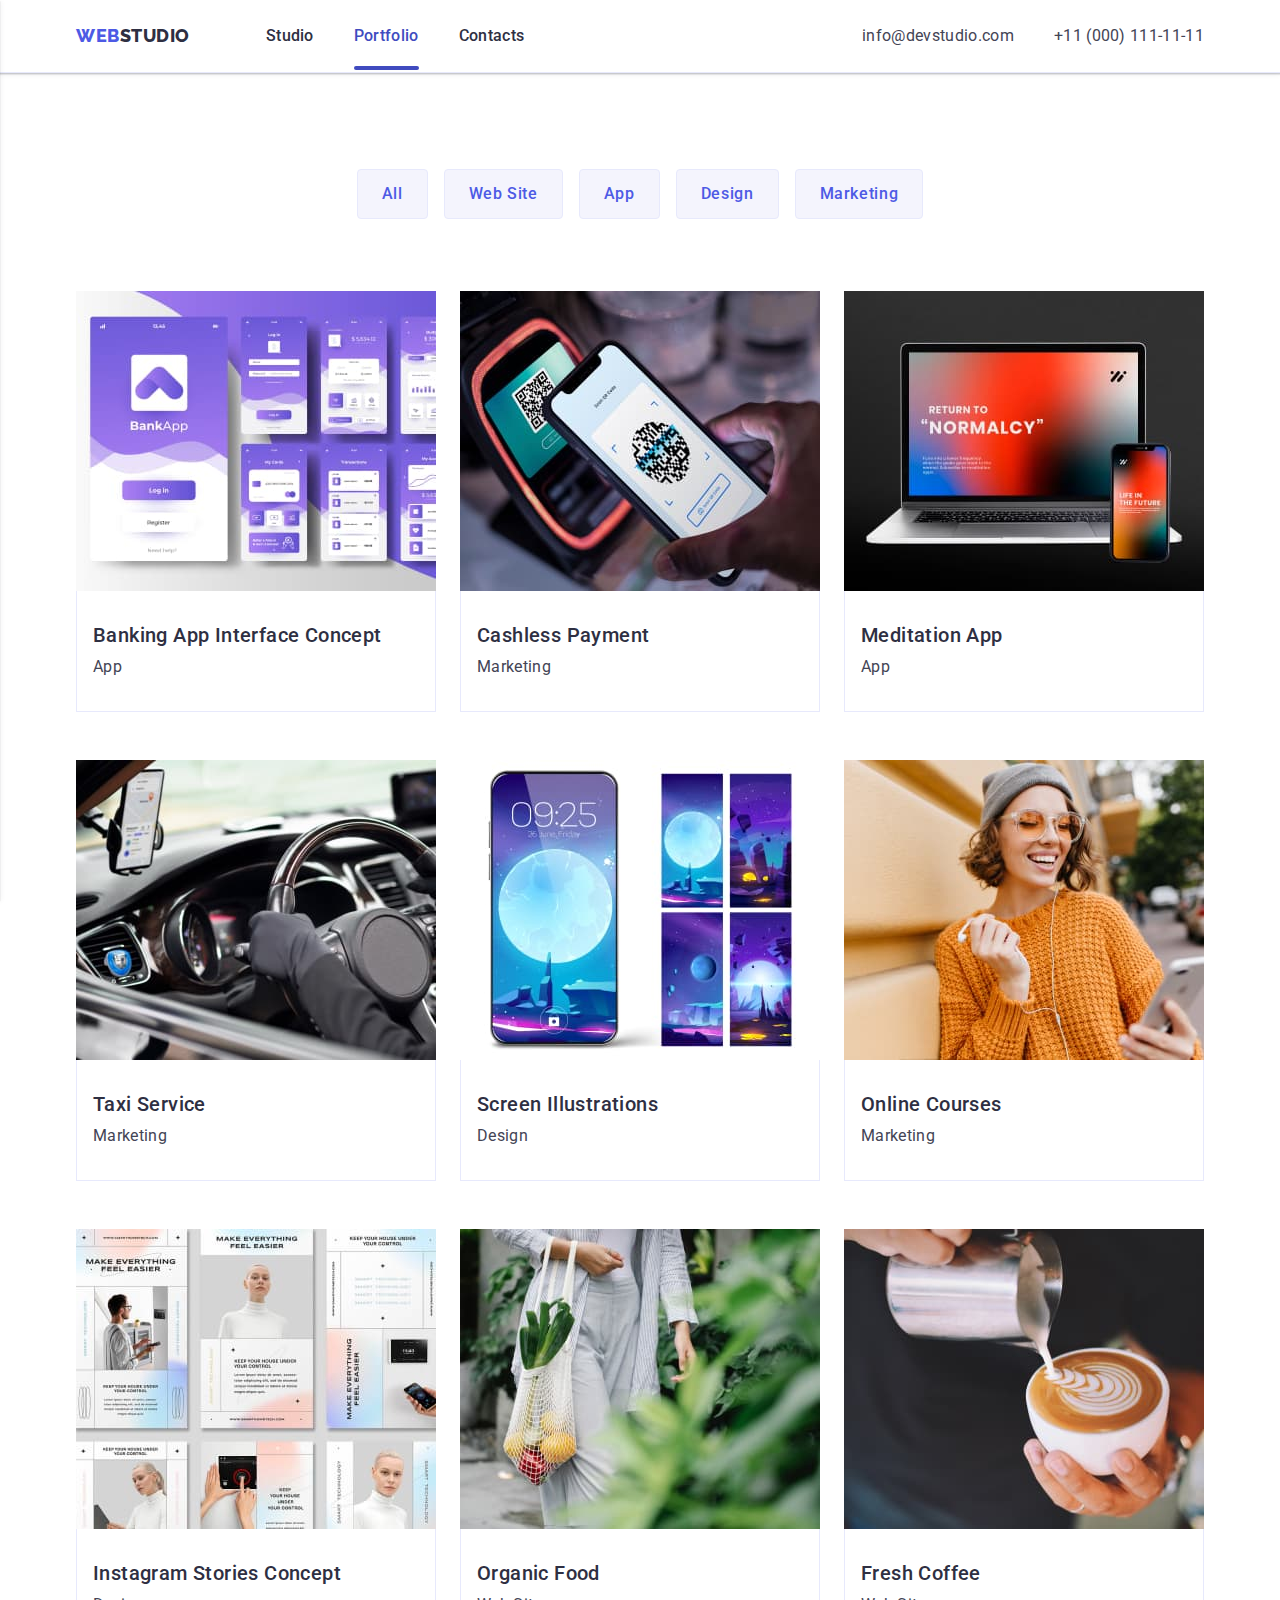
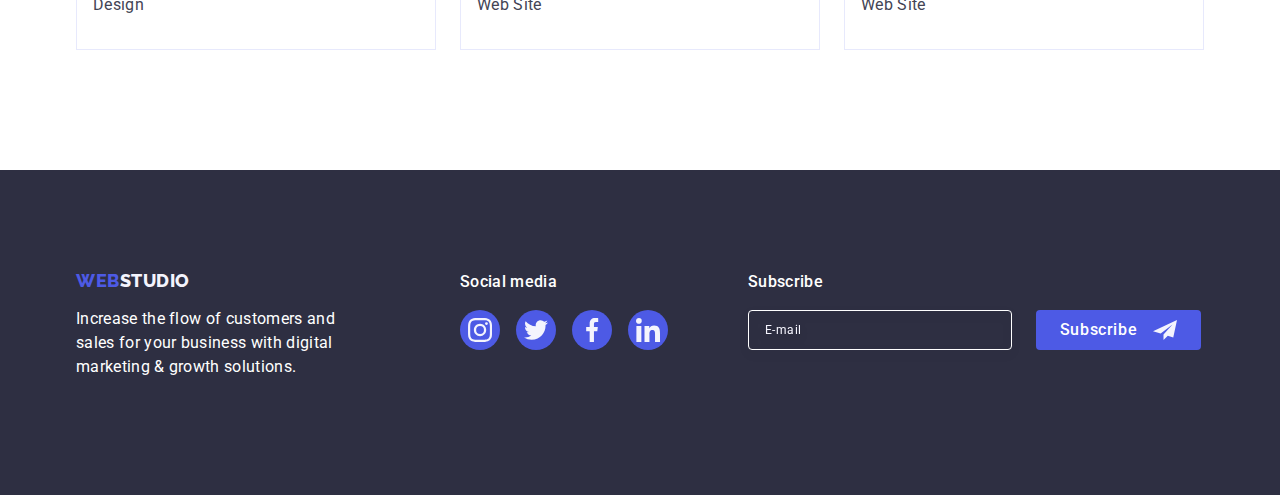
==== commit f42b70a7: "upgrate" ====
--- a/portfolio.html
+++ b/portfolio.html
@@ -62,7 +62,7 @@
       </div>
     </header>
     <main>
-      <section class="portfolio-section">
+      <section class="portfolio">
         <div class="container">
           <h1 class="title-h1 visually-hidden">Product section</h1>
           <ul class="filter-button-list list">
@@ -403,25 +403,32 @@
       </div>
     </footer>
     <div class="mobile-container js-menu-container" id="mobile-menu">
-      <button class="close-button js-close-menu" type="button">
+      <button class="mobile-close-button js-close-menu" type="button">
         <svg class="close-icon" width="8" height="8">
           <use href="./images/icons.svg#close"></use>
         </svg>
       </button>
       <ul class="mobile-nav list">
         <li>
-          <a class="mobile-nav-item link" href="./index.html">Studio</a>
+          <a class="mobile-nav-item link active" href="./index.html">Studio</a>
         </li>
         <li>
-          <a class="mobile-nav-item link active" href="./portfolio.html"
-            >Portfolio</a
-          >
+          <a class="mobile-nav-item link" href="./portfolio.html">Portfolio</a>
         </li>
         <li>
           <a class="mobile-nav-item link" href="">Contacts</a>
         </li>
       </ul>
+
       <ul class="mobile-contacts list">
+        <li>
+          <a
+            class="mobile-contacts-item link"
+            href="tel:+110001111111"
+            target="_blank"
+            >+11 (000) 111-11-11</a
+          >
+        </li>
         <li>
           <a
             class="mobile-contacts-item link"
@@ -430,56 +437,33 @@
             >info@devstudio.com</a
           >
         </li>
-        <li>
-          <a
-            class="mobile-contacts-item link"
-            href="tel:+110001111111"
-            target="_blank"
-            >+11 (000) 111-11-11</a
-          >
-        </li>
       </ul>
+
       <ul class="mobile-social list">
-        <li class="">
-          <a
-            class="mobile-social-item link"
-            href="https://www.instagram.com/"
-            target="_blank"
-          >
-            <svg class="icon-menu-container" width="24" height="24">
+        <li class="mobile-social-item">
+          <a class="link" href="https://www.instagram.com/" target="_blank">
+            <svg class="icon-menu" width="24" height="24">
               <use href="./images/icons.svg#instagram"></use>
             </svg>
           </a>
         </li>
-        <li class="">
-          <a
-            class="mobile-social-item link"
-            href="https://twitter.com/"
-            target="_blank"
-          >
-            <svg class="icon-menu-container" width="24" height="24">
+        <li class="mobile-social-item">
+          <a class="link" href="https://twitter.com/" target="_blank">
+            <svg class="icon-menu" width="24" height="24">
               <use href="./images/icons.svg#twitter"></use>
             </svg>
           </a>
         </li>
-        <li class="">
-          <a
-            class="mobile-social-item link"
-            href="https://facebook.com/"
-            target="_blank"
-          >
-            <svg class="icon-menu-container" width="24" height="24">
+        <li class="mobile-social-item">
+          <a class="link" href="https://facebook.com/" target="_blank">
+            <svg class="icon-menu" width="24" height="24">
               <use href="./images/icons.svg#facebook"></use>
             </svg>
           </a>
         </li>
-        <li class="">
-          <a
-            class="mobile-social-item link"
-            href="https://www.linkedin.com/"
-            target="_blank"
-          >
-            <svg class="icon-menu-container" width="24" height="24">
+        <li class="mobile-social-item">
+          <a class="link" href="https://www.linkedin.com/" target="_blank">
+            <svg class="icon-menu" width="24" height="24">
               <use href="./images/icons.svg#linkedin"></use>
             </svg>
           </a>
--- a/css/styles.css
+++ b/css/styles.css
@@ -15,8 +15,7 @@
   --dairy-color: #fcfcfc;
   --transition: 250ms cubic-bezier(0.4, 0, 0.2, 1);
 }
-/*Global*/
-
+/*------------------------Global--------------------------*/
 body {
   position: relative;
   background-color: var(--white-color);
@@ -74,9 +73,31 @@
   letter-spacing: 0.02em;
 }
 .container {
-  width: 428px;
   padding: 0 15px;
   margin: 0 auto;
+}
+@media screen and (min-width: 428px) {
+  .container {
+    width: 428px;
+  }
+}
+@media screen and (min-width: 768px) {
+  .container {
+    width: 768px;
+  }
+}
+@media screen and (min-width: 1158px) {
+  .container {
+    width: 1158px;
+  }
+}
+.section {
+  padding: 120px 0;
+}
+@media screen and (max-width: 1157px) {
+  .section {
+    padding: 96px 0;
+  }
 }
 .visually-hidden {
   position: absolute;
@@ -96,7 +117,7 @@
   padding: 0;
 }
 
-/*Header*/
+/*-----------------------Header--------------------------*/
 
 .menu {
   position: relative;
@@ -143,7 +164,6 @@
   position: relative;
   transition: color var(--transition);
 }
-
 .current {
   color: var(--ocean-color);
   position: relative;
@@ -164,13 +184,11 @@
 .nav-menu-item:focus {
   color: var(--ocean-color);
 }
-
 address {
   font-style: normal;
   padding: 24px 0;
   margin-left: auto;
 }
-
 .list-contacts {
   font-size: 16px;
   line-height: 1.5;
@@ -186,10 +204,11 @@
   color: var(--ocean-color);
 }
 
-/*Footer*/
+/*--------------------------Footer--------------------------*/
 
 .footer-section {
   background-color: var(--navi-blue-color);
+  width: 100%;
   padding: 96px 0;
 }
 .footer-tab {
@@ -248,7 +267,6 @@
 .social-footer-link:focus {
   background-color: var(--green-color);
 }
-
 .footer-subscribe-text {
   font-style: normal;
   color: var(--white-color);
@@ -256,13 +274,13 @@
   margin-bottom: 16px;
 }
 .footer-subscribe-form {
-  display: flex;
   flex-direction: column;
   align-items: center;
 }
 .subscribe-email-input {
-  width: 398px;
+  width: 100%;
   height: 40px;
+  padding-left: 16px;
   border: 1px solid var(--white-color);
   background-color: transparent;
   font-size: 12px;
@@ -273,15 +291,13 @@
   color: var(--white-color);
   margin-bottom: 16px;
 }
-
 .subscribe-email-input::placeholder {
   color: var(--cloud-color);
 }
-
 .button-subscribe {
   min-width: 165px;
   height: 40px;
-
+  margin: 0 auto;
   align-items: center;
   font-family: "Roboto", sans-serif;
   font-weight: 500;
@@ -299,17 +315,17 @@
   border-radius: 4px;
   transition: background-color 250ms cubic-bezier(0.4, 0, 0.2, 1);
 }
-
 .button-subscribe:hover,
 .button-subscribe:focus {
   background: var(--ocean-color);
 }
-
 .icon-subscribe {
   margin-left: 16px;
   fill: var(--cloud-color);
 }
-/*Modal*/
+
+/*--------------------------Modal---------------------------*/
+
 @keyframes openingModal {
   0% {
     transform: scale(0);
@@ -335,21 +351,17 @@
   animation-direction: normal;
   transition: opacity var(--transition), visibility var(--transition);
 }
-
 .modal-form {
-  display: flexbox;
-  align-items: start;
-  justify-content: start;
   position: absolute;
   background-color: var(--cornflower-color);
   background: var(--dairy-color);
-  width: 408px;
-  min-height: 584px;
+  width: 392px;
+  max-height: 584px;
   margin: 0;
   padding: 0;
-  padding: 72px 24px 24px 24px;
+  padding: 72px 24px 24px;
   border-radius: 4px;
-  position: absolute;
+
   top: 50%;
   left: 50%;
   transform: translate(-50%, -50%);
@@ -357,6 +369,15 @@
   box-shadow: 0px 1px 1px rgba(0, 0, 0, 0.14), 0px 1px 3px rgba(0, 0, 0, 0.12),
     0px 2px 1px rgba(0, 0, 0, 0.2);
   transition: transform var(--transition);
+}
+@media screen and (max-width: 428px) {
+  .modal-form {
+    width: 95%;
+    max-width: 392px;
+    height: 95%;
+    max-height: 584px;
+    overflow: scroll;
+  }
 }
 .is-hidden {
   visibility: hidden;
@@ -405,11 +426,9 @@
   display: block;
   margin-bottom: 4px;
 }
-
 .field-input {
   position: relative;
 }
-
 .username {
   width: 100%;
   height: 40px;
@@ -420,11 +439,9 @@
   outline: transparent;
   transition: border-color var(--transition);
 }
-
 .username:focus {
   border-color: var(--iris-color);
 }
-
 .icon-lable {
   position: absolute;
   left: 16px;
@@ -433,15 +450,12 @@
   transition: fill var(--transition);
   fill: var(--navi-blue-color);
 }
-
 .username:focus + .icon-lable {
   fill: var(--iris-color);
 }
-
 .comments {
   margin-bottom: 16px;
 }
-
 .comment {
   width: 100%;
   height: 120px;
@@ -457,22 +471,18 @@
   resize: none;
   transition: border-color var(--transition);
 }
-
 .comment:focus {
   border-color: var(--iris-color);
 }
-
 .privacy {
   margin-bottom: 24px;
 }
-
 .privacy-lable {
   font-size: 12px;
   line-height: 1.17;
   letter-spacing: 0.04em;
   color: var(--light-slate-color);
 }
-
 .checkbox {
   width: 16px;
   height: 16px;
@@ -486,13 +496,11 @@
   fill: transparent;
   margin-right: 8px;
 }
-
 .policy:checked + .privacy-lable .checkbox {
   border: none;
   background-color: var(--ocean-color);
   fill: var(--cloud-color);
 }
-
 .privacy-link {
   font-style: normal;
   font-weight: 400;
@@ -502,7 +510,6 @@
   text-decoration-line: underline;
   color: var(--iris-color);
 }
-
 .button-send {
   min-width: 169px;
   height: 56px;
@@ -520,12 +527,12 @@
   transition: background-color var(--transition);
   margin: 0 auto;
 }
-
 .button-send:hover,
 .button-send:focus {
   background: var(--ocean-color);
 }
-/*mobile menu*/
+
+/*--------------------------mobile menu------------------------*/
 
 .menu-toggle {
   height: 40px;
@@ -545,7 +552,6 @@
   right: 12px;
   bottom: 16px;
 }
-
 .menu-toggle:hover,
 .menu-toggle:focus {
   background-color: rgba(0, 0, 0, 0.1);
@@ -553,7 +559,6 @@
 .icon-mobile-menu {
   fill: var(--navi-blue-color);
 }
-
 .mobile-container {
   position: fixed;
   top: 0;
@@ -561,14 +566,13 @@
   width: 100%;
   height: 100%;
   padding: 80px 0 40px 40px;
-  z-index: 999;
-  transform: translateX(100%);
+
+  transform: translateX(-100%);
   transition: transform (--transition);
   background: var(--white-color);
   box-shadow: 0px 2px 1px rgba(46, 47, 66, 0.08),
     0px 1px 1px rgba(46, 47, 66, 0.16), 0px 1px 6px rgba(46, 47, 66, 0.08);
 }
-
 .mobile-container.is-open {
   transform: translateX(0);
 }
@@ -593,7 +597,7 @@
   align-items: flex-start;
   gap: 40px;
   padding: 0px;
-  margin-bottom: 284px;
+  margin-bottom: 100px;
 }
 
 .mobile-nav-item {
@@ -611,7 +615,7 @@
 
 .mobile-contacts {
   display: flex;
-  flex-direction: column-reverse;
+  flex-direction: column;
   align-items: flex-start;
   gap: 40px;
   padding: 0px;
@@ -625,7 +629,8 @@
   letter-spacing: 0.02em;
   color: var(--slate-color);
 }
-.mobile-contacts-item:last-child .link {
+.mobile-contacts-item:hover,
+.mobile-contacts-item:focus {
   font-size: 36px;
   font-weight: 700;
   line-height: 1.11;
@@ -634,12 +639,16 @@
   color: var(--iris-color);
 }
 .mobile-social {
-  display: flex;
+  display: inline-flex;
   align-items: flex-start;
   gap: 56px;
   margin: 0;
 }
-
+@media screen and (max-width: 427px) {
+  .mobile-social {
+    gap: 28px;
+  }
+}
 .mobile-social-item .link {
   display: flex;
   align-items: center;
@@ -663,7 +672,7 @@
 /*index.html*/
 /*Перша секція*/
 
-.hero-section {
+.hero {
   background-image: linear-gradient(
       to bottom,
       rgba(46, 47, 66, 0.7),
@@ -692,6 +701,12 @@
   max-width: 320px;
   margin: 0 auto;
   margin-bottom: 72px;
+  font-size: 36px;
+  font-weight: 700;
+  line-height: 1.11;
+  letter-spacing: 0.02em;
+  text-transform: capitalize;
+  color: var(--white-color);
 }
 .order-service-button {
   cursor: pointer;
@@ -705,10 +720,10 @@
   line-height: 1.5;
   letter-spacing: 0.04em;
   display: block;
-  min-width: 169px;
+  width: 169px;
   height: 56px;
   margin: 0 auto;
-  transition: background-color var(--transition);
+  transition: background-color var(--transition), box-shadow var(--transition);
 }
 .order-service-button:hover,
 .order-service-button:focus {
@@ -718,9 +733,6 @@
 
 /*Друга секція*/
 
-.strategy-section {
-  padding: 96px 0;
-}
 .stratgy-section-list {
   display: flex;
   flex-wrap: wrap;
@@ -728,7 +740,8 @@
 }
 .stratgy-section-item {
   width: 100%;
-  text-align: center;
+}
+.stratgy-section-item:not(:last-child) {
   margin-bottom: 72px;
 }
 .strategy-section-title {
@@ -739,6 +752,10 @@
   text-transform: capitalize;
   color: var(--navi-blue-color);
   margin-bottom: 8px;
+  text-align: center;
+}
+.strategy-section-text {
+  font-weight: 500;
 }
 
 .benefits {
@@ -755,7 +772,7 @@
 
 /*Третя секція*/
 
-.product-section {
+.product {
   display: none;
   text-align: center;
 }
@@ -778,10 +795,9 @@
 
 /*Четверта секція*/
 
-.team-section {
+.team {
   background-color: var(--cloud-color);
   text-align: center;
-  padding: 96px 0;
 }
 .team-section-title {
   text-align: center;
@@ -848,8 +864,7 @@
   background-color: var(--ocean-color);
 }
 /*Customers section*/
-.customers-section {
-  padding: 96px 0;
+.customers {
   margin: 0;
   text-align: center;
 }
@@ -904,7 +919,7 @@
 }
 /*Portfolio.html*/
 
-.portfolio-section {
+.portfolio {
   padding-top: 48px;
   padding-bottom: 48px;
 }
@@ -1007,7 +1022,7 @@
   .menu-toggle {
     display: none;
   }
-  .hero-section {
+  .hero {
     background-image: linear-gradient(
         to bottom,
         rgba(46, 47, 66, 0.7),
@@ -1022,7 +1037,7 @@
     max-width: 768px;
   }
   @media (min-resolution: 192dpi) {
-    .hero-section {
+    .hero {
       background-image: linear-gradient(
           to bottom,
           rgba(46, 47, 66, 0.7),
@@ -1032,11 +1047,13 @@
     }
   }
   .title {
+    color: var(--white-color);
+    font-weight: 700;
+    font-size: 56px;
+    line-height: 1.07;
+    letter-spacing: 0.02em;
     max-width: 496px;
     margin-bottom: 36px;
-  }
-  .strategy-section {
-    padding: 96px 0;
   }
   .stratgy-section-list {
     flex-direction: row;
@@ -1055,7 +1072,7 @@
     text-align: left;
     margin: 0;
   }
-  .product-section {
+  .product {
     display: none;
   }
   .team-section-list {
@@ -1067,11 +1084,6 @@
     column-gap: 24px;
     align-items: center;
     justify-content: center;
-  }
-  .customers-section {
-    padding: 96px 0;
-    margin: 0;
-    text-align: center;
   }
   .customers-list {
     display: flex;
@@ -1157,28 +1169,6 @@
     width: 1158px;
     padding: 0 15px;
   }
-  .title-h1 {
-    color: var(--white-color);
-    font-weight: 700;
-    font-size: 56px;
-    line-height: 1.07;
-    letter-spacing: 0.02em;
-  }
-  .title-h2 {
-    font-size: 36px;
-    font-weight: 700;
-    line-height: 1.11;
-    letter-spacing: 0.02em;
-    text-transform: capitalize;
-    color: var(--navi-blue-color);
-  }
-  .title-h3 {
-    color: var(--navi-blue-color);
-    font-weight: 500;
-    font-size: 20px;
-    line-height: 1.2;
-    letter-spacing: 0.02em;
-  }
   .menu-toggle {
     display: none;
   }
@@ -1191,7 +1181,7 @@
     flex-direction: row;
     gap: 40px;
   }
-  .hero-section {
+  .hero {
     background-image: linear-gradient(
         to bottom,
         rgba(46, 47, 66, 0.7),
@@ -1206,7 +1196,7 @@
     max-width: 1440px;
   }
   @media (min-resolution: 192dpi) {
-    .hero-section {
+    .hero {
       background-image: linear-gradient(
           to bottom,
           rgba(46, 47, 66, 0.7),
@@ -1220,9 +1210,6 @@
     margin: 0 auto;
     margin-bottom: 48px;
   }
-  .strategy-section {
-    padding: 120px 0;
-  }
   .strategy-section-title {
     color: var(--navi-blue-color);
     font-weight: 500;
@@ -1245,11 +1232,6 @@
   .product-section {
     display: block;
     padding-bottom: 120px;
-    text-align: center;
-  }
-  .customers-section {
-    padding: 120px 0;
-    margin: 0;
     text-align: center;
   }
   .customers-list {
@@ -1298,7 +1280,7 @@
   .subscribe-email-input {
     width: 264px;
   }
-  .portfolio-section {
+  .portfolio {
     padding-top: 96px;
     padding-bottom: 120px;
   }
@@ -1311,7 +1293,7 @@
     flex-direction: row;
     flex-wrap: wrap;
     column-gap: 24px;
-    row-gap: 72px;
+    row-gap: 48px;
   }
   .product-item {
     width: calc((100% - 48px) / 3);
